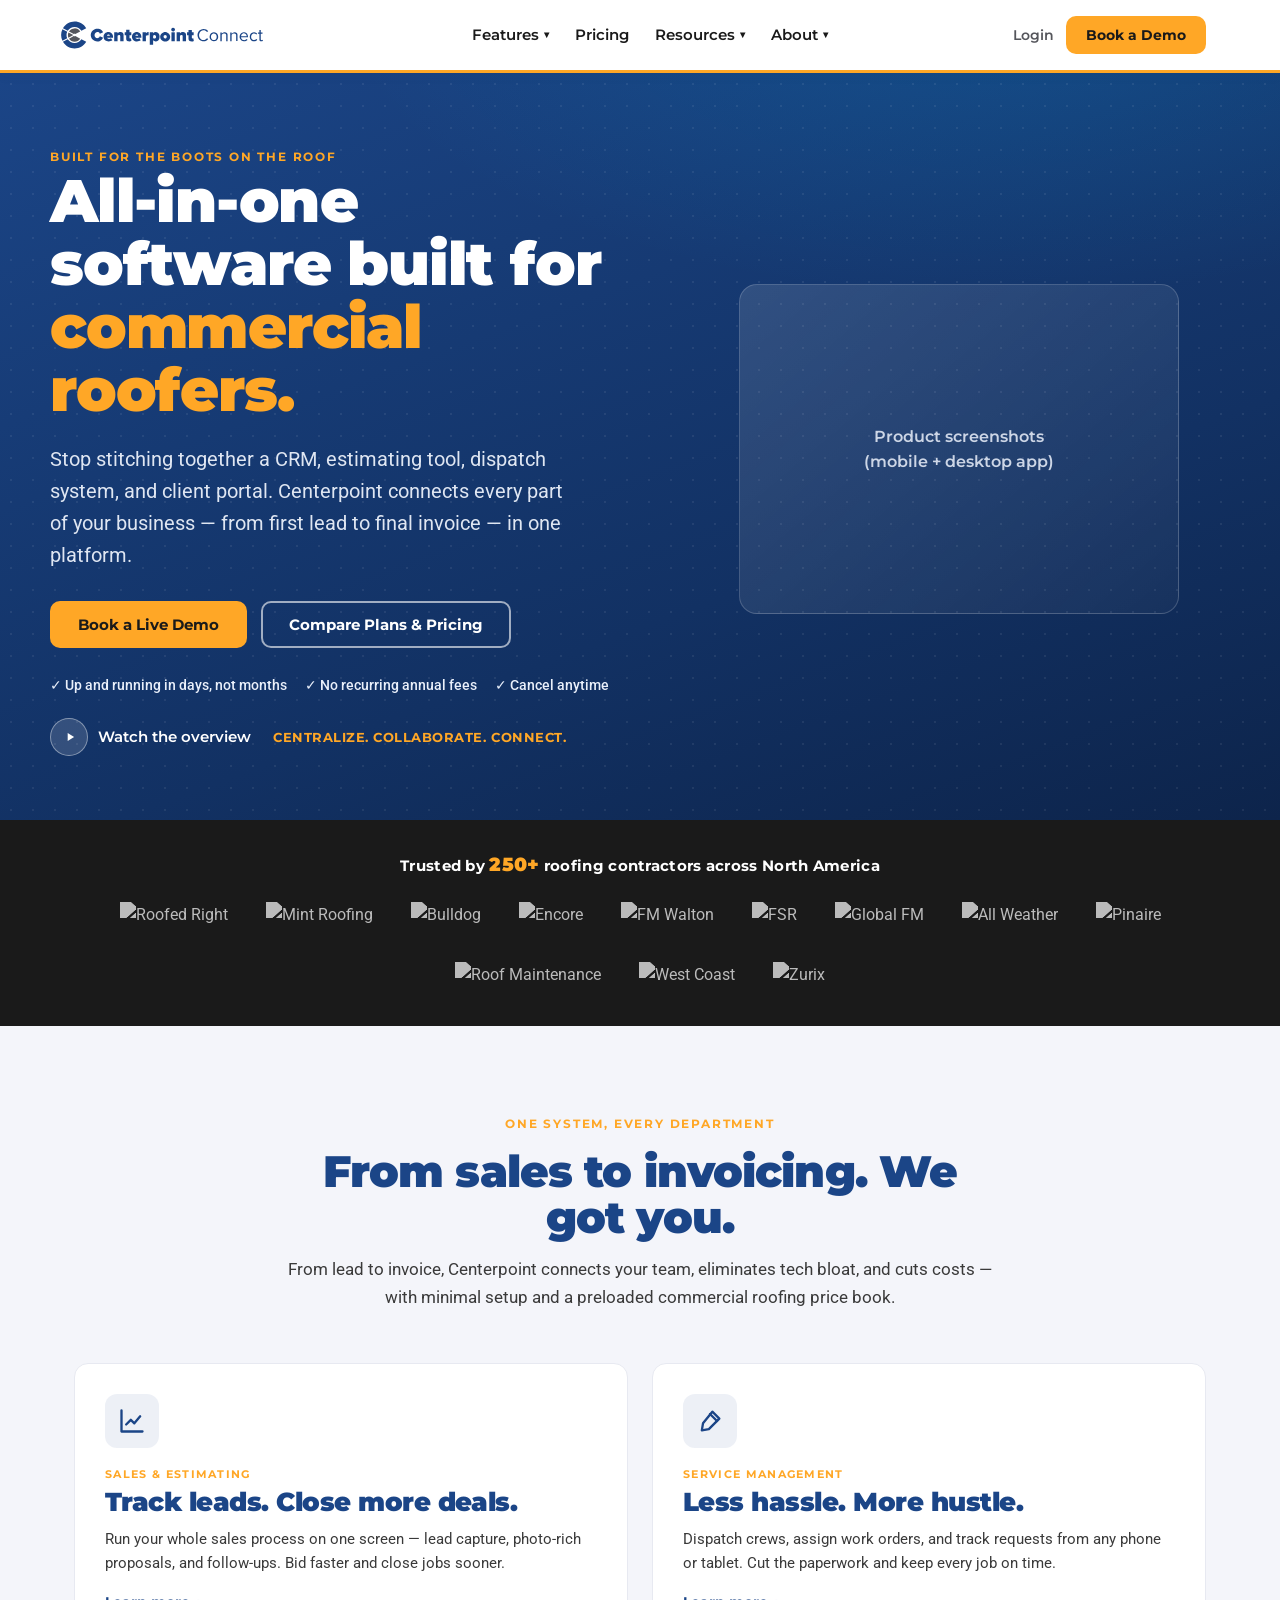
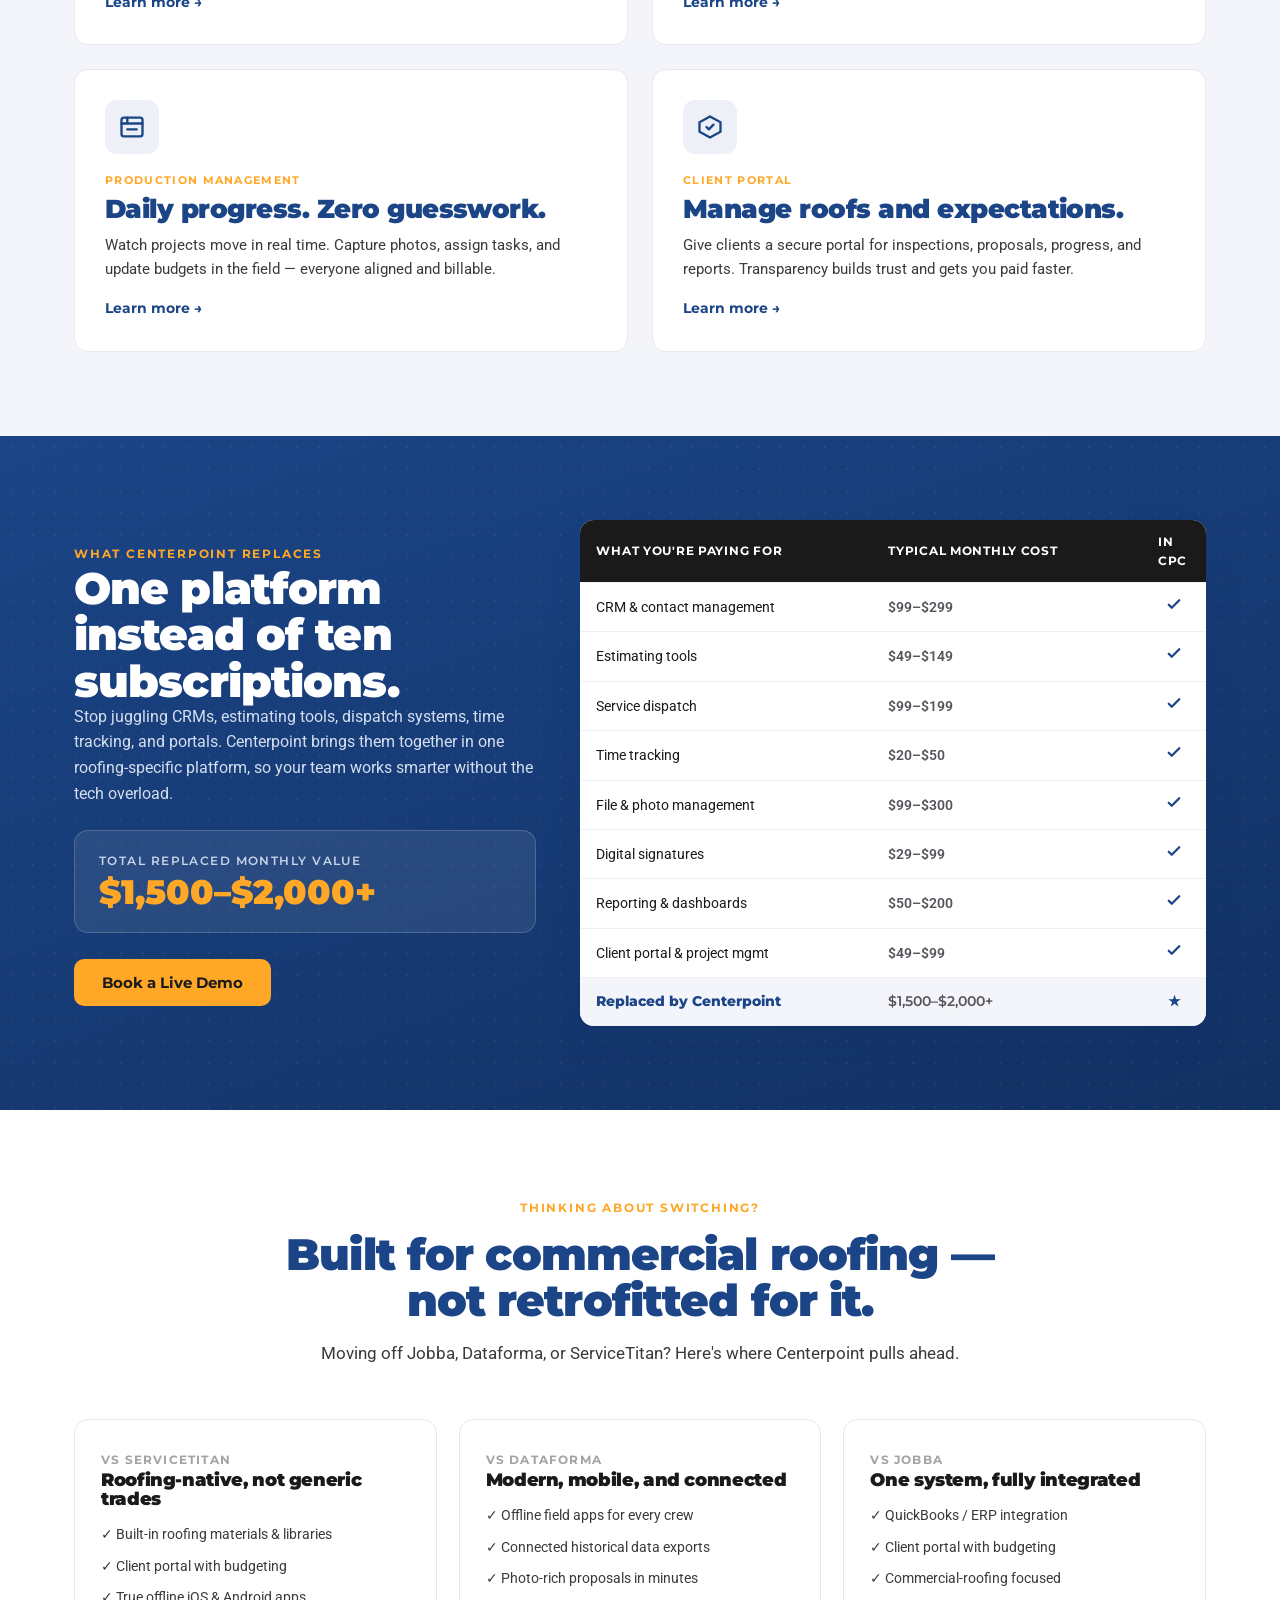
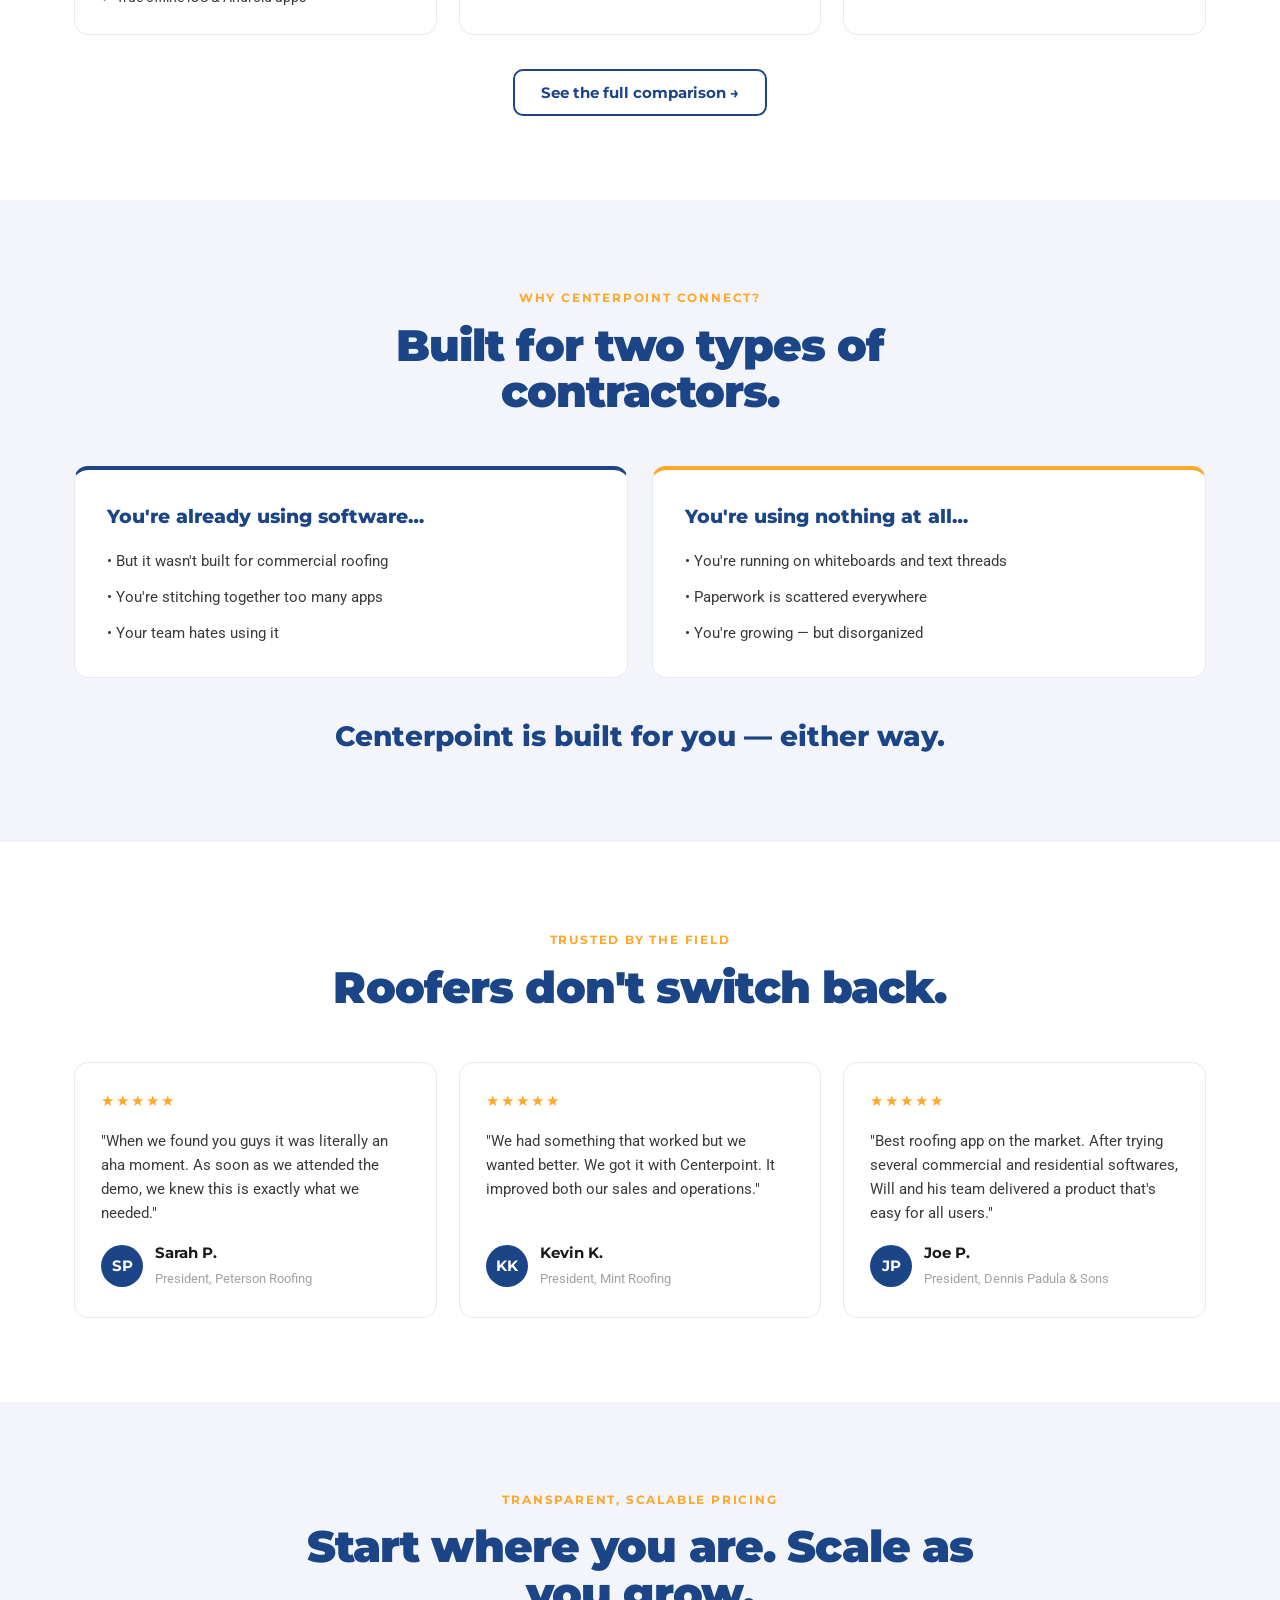
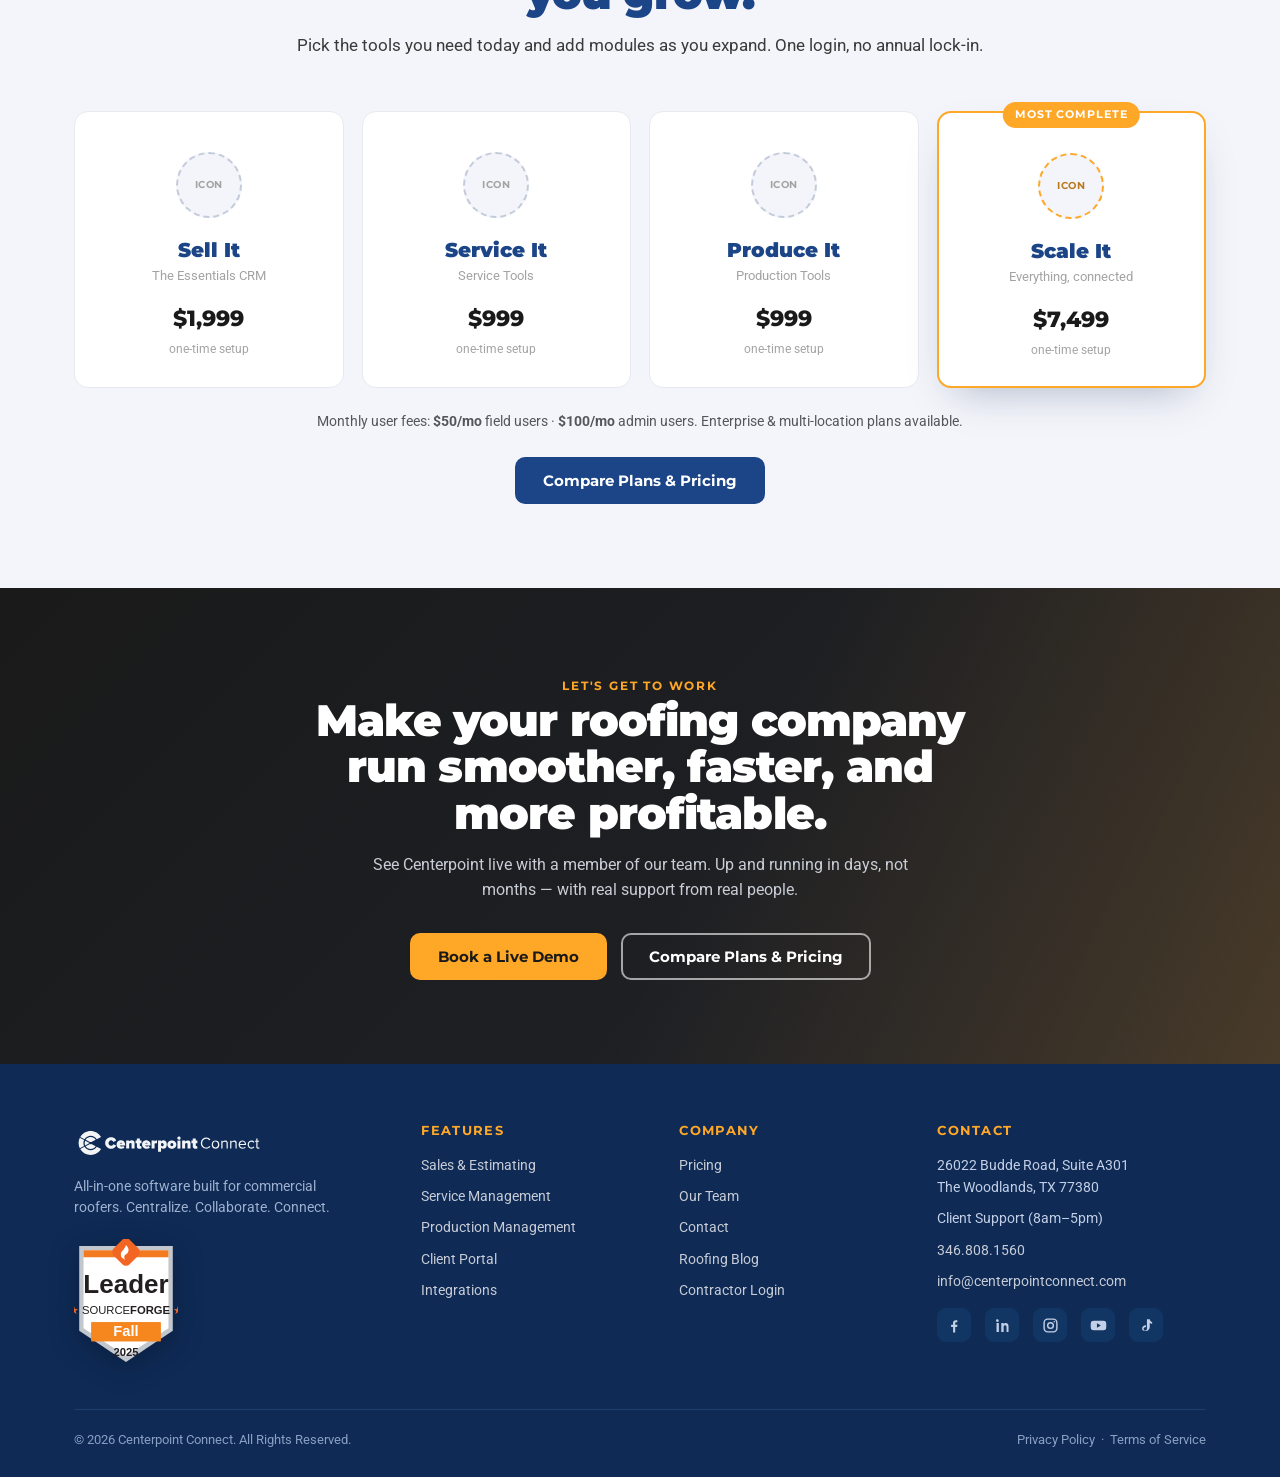
==== index.html @ 6a15703f "Add files via upload" ====
<!DOCTYPE html><html lang="en"><head><meta charset="UTF-8"><meta name="viewport" content="width=device-width, initial-scale=1"><title>Roofing CRM Software | Centerpoint Connect</title><meta name="description" content="All-in-one software built for commercial roofers. Centerpoint connects every part of your business, from lead to invoice, in one platform."><link rel="preconnect" href="https://fonts.googleapis.com"><link rel="preconnect" href="https://fonts.gstatic.com" crossorigin><link href="https://fonts.googleapis.com/css2?family=Montserrat:wght@400;500;600;700;800;900&family=Roboto:wght@300;400;500;700&display=swap" rel="stylesheet"><link rel="icon" type="image/svg+xml" href="icon.svg"><link rel="stylesheet" href="styles.css"></head><body><header class="topbar"><div class="wrap nav"><a class="brand" href="index.html" aria-label="Centerpoint Connect home"><img class="logo" src="logo-horizontal.svg" alt="Centerpoint Connect"></a><nav aria-label="Primary"><ul class="nav-links"><li><a href="#">Features <span style="font-size:10px">&#9662;</span></a><ul class="dropdown"><li><a href="sales-estimating.html">Sales & Estimating</a></li><li><a href="service-management.html">Service Management</a></li><li><a href="production-management.html">Production Management</a></li><li><a href="client-portal.html">Client Portal</a></li><li><a href="integrations.html">Integrations</a></li></ul></li><li><a href="pricing.html">Pricing</a></li><li><a href="#">Resources <span style="font-size:10px">&#9662;</span></a><ul class="dropdown"><li><a href="blog.html">Roofing Blog</a></li><li><a href="#">Affiliates</a></li><li><a href="#">PRIN & Centerpoint</a></li></ul></li><li><a href="#">About <span style="font-size:10px">&#9662;</span></a><ul class="dropdown"><li><a href="our-team.html">Our Team</a></li><li><a href="contact.html">Contact</a></li></ul></li></ul></nav><div class="nav-cta"><a class="login" href="#">Login</a><a class="btn btn-accent" href="contact.html">Book a Demo</a></div><button class="menu-btn" aria-label="Menu" onclick="document.getElementById('mm').classList.toggle('open')">&#9776;</button></div></header><div class="mobile-menu" id="mm"><ul><li><a href="sales-estimating.html">Sales & Estimating</a></li><li><a href="service-management.html">Service Management</a></li><li><a href="production-management.html">Production Management</a></li><li><a href="client-portal.html">Client Portal</a></li><li><a href="integrations.html">Integrations</a></li><li><a href="pricing.html">Pricing</a></li><li><a href="blog.html">Roofing Blog</a></li><li><a href="#">Affiliates</a></li><li><a href="#">PRIN & Centerpoint</a></li><li><a href="our-team.html">Our Team</a></li><li><a href="contact.html">Contact</a></li><li><a href="contact.html">Book a Demo</a></li><li><a href="#">Login</a></li></ul></div><section class="hero"><div class="dots"></div><div class="wrap grid"><div><span class="eyebrow">Built for the boots on the roof</span><h1>All-in-one software built for <span class="u">commercial roofers.</span></h1><p class="sub">Stop stitching together a CRM, estimating tool, dispatch system, and client portal. Centerpoint connects every part of your business &mdash; from first lead to final invoice &mdash; in one platform.</p><div class="hero-cta"><a class="btn btn-accent" href="contact.html">Book a Live Demo</a><a class="btn btn-ghost-light" href="pricing.html">Compare Plans &amp; Pricing</a></div><div class="hero-checks"><span>&#10003; Up and running in days, not months</span><span>&#10003; No recurring annual fees</span><span>&#10003; Cancel anytime</span></div><div style="display:flex;align-items:center;gap:22px;flex-wrap:wrap;margin-top:22px"><a class="play-link" href="https://youtu.be/0pL8X0j9f_U" target="_blank" rel="noopener"><span class="pl"><svg width="14" height="14" viewBox="0 0 24 24" fill="#fff"><path d="M8 5v14l11-7z"/></svg></span>Watch the overview</a><div class="tagline" style="margin-top:0">Centralize. Collaborate. Connect.</div></div></div><div class="hero-visual"><img src="https://centerpointconnect.com/wp-content/uploads/2025/08/Centrepoint-Home-Phones.png" alt="Centerpoint Connect on mobile and desktop" onerror="this.style.display='none';this.nextElementSibling.style.display='flex';"><div class="fallback" style="display:none">Product screenshots<br>(mobile + desktop app)</div></div></div></section><section class="trust"><div class="wrap row"><div class="stat">Trusted by <b>250+</b> roofing contractors across North America</div><div class="logos"><img src="https://centerpointconnect.com/wp-content/uploads/2025/08/Partner-Logos-roofed-right.jpg" alt="Roofed Right" loading="lazy"><img src="https://centerpointconnect.com/wp-content/uploads/2025/07/Partner-Logos-mint-roofing-1.jpg" alt="Mint Roofing" loading="lazy"><img src="https://centerpointconnect.com/wp-content/uploads/2025/07/Partner-Logos-Bulldog.jpg" alt="Bulldog" loading="lazy"><img src="https://centerpointconnect.com/wp-content/uploads/2025/07/Partner-Logos-encore.jpg" alt="Encore" loading="lazy"><img src="https://centerpointconnect.com/wp-content/uploads/2025/07/Partner-Logos-FMWalton.jpg" alt="FM Walton" loading="lazy"><img src="https://centerpointconnect.com/wp-content/uploads/2025/07/Partner-Logos-FSR.jpg" alt="FSR" loading="lazy"><img src="https://centerpointconnect.com/wp-content/uploads/2025/07/Partner-Logos-GlobalFM.jpg" alt="Global FM" loading="lazy"><img src="https://centerpointconnect.com/wp-content/uploads/2025/07/Partner-Logos-All-Weather.jpg" alt="All Weather" loading="lazy"><img src="https://centerpointconnect.com/wp-content/uploads/2025/07/Partner-Logos-pinaire.jpg" alt="Pinaire" loading="lazy"><img src="https://centerpointconnect.com/wp-content/uploads/2025/07/Partner-Logos-Roof-Maintenance.jpg" alt="Roof Maintenance" loading="lazy"><img src="https://centerpointconnect.com/wp-content/uploads/2025/07/Partner-Logos-westcoast.jpg" alt="West Coast" loading="lazy"><img src="https://centerpointconnect.com/wp-content/uploads/2025/07/Partner-Logos-zurix.jpg" alt="Zurix" loading="lazy"></div></div></section><section class="section modules" id="modules"><div class="wrap"><div class="sec-head center"><span class="eyebrow">One system, every department</span><h2>From sales to invoicing. We got you.</h2><p>From lead to invoice, Centerpoint connects your team, eliminates tech bloat, and cuts costs &mdash; with minimal setup and a preloaded commercial roofing price book.</p></div><div class="mod-grid"><a class="mod" href="sales-estimating.html"><div class="ic"><svg width="28" height="28" viewBox="0 0 24 24" fill="none" stroke="#1B4587" stroke-width="2" stroke-linecap="round" stroke-linejoin="round"><path d="M3 3v18h18"/><path d="M7 15l4-4 3 3 5-6"/></svg></div><span class="tag">Sales &amp; Estimating</span><h3>Track leads. Close more deals.</h3><p>Run your whole sales process on one screen &mdash; lead capture, photo-rich proposals, and follow-ups. Bid faster and close jobs sooner.</p><span class="more">Learn more &rarr;</span></a><a class="mod" href="service-management.html"><div class="ic"><svg width="28" height="28" viewBox="0 0 24 24" fill="none" stroke="#1B4587" stroke-width="2" stroke-linecap="round" stroke-linejoin="round"><path d="M14 4l6 6-9 9-6 1 1-6z"/><path d="M12 6l6 6"/></svg></div><span class="tag">Service Management</span><h3>Less hassle. More hustle.</h3><p>Dispatch crews, assign work orders, and track requests from any phone or tablet. Cut the paperwork and keep every job on time.</p><span class="more">Learn more &rarr;</span></a><a class="mod" href="production-management.html"><div class="ic"><svg width="28" height="28" viewBox="0 0 24 24" fill="none" stroke="#1B4587" stroke-width="2" stroke-linecap="round" stroke-linejoin="round"><rect x="3" y="4" width="18" height="16" rx="2"/><path d="M3 9h18M8 4v5M8 14h8"/></svg></div><span class="tag">Production Management</span><h3>Daily progress. Zero guesswork.</h3><p>Watch projects move in real time. Capture photos, assign tasks, and update budgets in the field &mdash; everyone aligned and billable.</p><span class="more">Learn more &rarr;</span></a><a class="mod" href="client-portal.html"><div class="ic"><svg width="28" height="28" viewBox="0 0 24 24" fill="none" stroke="#1B4587" stroke-width="2" stroke-linecap="round" stroke-linejoin="round"><path d="M12 3l9 5v8l-9 5-9-5V8z"/><path d="M9 12l2 2 4-4"/></svg></div><span class="tag">Client Portal</span><h3>Manage roofs and expectations.</h3><p>Give clients a secure portal for inspections, proposals, progress, and reports. Transparency builds trust and gets you paid faster.</p><span class="more">Learn more &rarr;</span></a></div></div></section><section class="section replace" id="replace"><div class="dots"></div><div class="wrap inner"><div><span class="eyebrow">What Centerpoint replaces</span><h2>One platform instead of ten subscriptions.</h2><p>Stop juggling CRMs, estimating tools, dispatch systems, time tracking, and portals. Centerpoint brings them together in one roofing-specific platform, so your team works smarter without the tech overload.</p><div class="value-badge"><small>Total replaced monthly value</small><div class="amt">$1,500&ndash;$2,000+</div></div><div style="margin-top:26px"><a class="btn btn-accent" href="contact.html">Book a Live Demo</a></div></div><div class="rtable"><table><thead><tr><th>What you're paying for</th><th>Typical monthly cost</th><th class="chk">In CPC</th></tr></thead><tbody><tr><td>CRM &amp; contact management</td><td class="cost">$99&ndash;$299</td><td class="chk"><svg width="18" height="18" viewBox="0 0 24 24" fill="none" stroke="#1B4587" stroke-width="3" stroke-linecap="round" stroke-linejoin="round"><path d="M5 13l4 4L19 7"/></svg></td></tr><tr><td>Estimating tools</td><td class="cost">$49&ndash;$149</td><td class="chk"><svg width="18" height="18" viewBox="0 0 24 24" fill="none" stroke="#1B4587" stroke-width="3" stroke-linecap="round" stroke-linejoin="round"><path d="M5 13l4 4L19 7"/></svg></td></tr><tr><td>Service dispatch</td><td class="cost">$99&ndash;$199</td><td class="chk"><svg width="18" height="18" viewBox="0 0 24 24" fill="none" stroke="#1B4587" stroke-width="3" stroke-linecap="round" stroke-linejoin="round"><path d="M5 13l4 4L19 7"/></svg></td></tr><tr><td>Time tracking</td><td class="cost">$20&ndash;$50</td><td class="chk"><svg width="18" height="18" viewBox="0 0 24 24" fill="none" stroke="#1B4587" stroke-width="3" stroke-linecap="round" stroke-linejoin="round"><path d="M5 13l4 4L19 7"/></svg></td></tr><tr><td>File &amp; photo management</td><td class="cost">$99&ndash;$300</td><td class="chk"><svg width="18" height="18" viewBox="0 0 24 24" fill="none" stroke="#1B4587" stroke-width="3" stroke-linecap="round" stroke-linejoin="round"><path d="M5 13l4 4L19 7"/></svg></td></tr><tr><td>Digital signatures</td><td class="cost">$29&ndash;$99</td><td class="chk"><svg width="18" height="18" viewBox="0 0 24 24" fill="none" stroke="#1B4587" stroke-width="3" stroke-linecap="round" stroke-linejoin="round"><path d="M5 13l4 4L19 7"/></svg></td></tr><tr><td>Reporting &amp; dashboards</td><td class="cost">$50&ndash;$200</td><td class="chk"><svg width="18" height="18" viewBox="0 0 24 24" fill="none" stroke="#1B4587" stroke-width="3" stroke-linecap="round" stroke-linejoin="round"><path d="M5 13l4 4L19 7"/></svg></td></tr><tr><td>Client portal &amp; project mgmt</td><td class="cost">$49&ndash;$99</td><td class="chk"><svg width="18" height="18" viewBox="0 0 24 24" fill="none" stroke="#1B4587" stroke-width="3" stroke-linecap="round" stroke-linejoin="round"><path d="M5 13l4 4L19 7"/></svg></td></tr></tbody><tfoot><tr><td>Replaced by Centerpoint</td><td class="cost">$1,500&ndash;$2,000+</td><td class="chk">&#9733;</td></tr></tfoot></table></div></div></section><section class="section compare"><div class="wrap"><div class="sec-head center"><span class="eyebrow">Thinking about switching?</span><h2>Built for commercial roofing &mdash; not retrofitted for it.</h2><p>Moving off Jobba, Dataforma, or ServiceTitan? Here's where Centerpoint pulls ahead.</p></div><div class="grid"><div class="cmp"><span class="vs">vs ServiceTitan</span><h3>Roofing-native, not generic trades</h3><ul><li>&#10003; Built-in roofing materials &amp; libraries</li><li>&#10003; Client portal with budgeting</li><li>&#10003; True offline iOS &amp; Android apps</li></ul></div><div class="cmp"><span class="vs">vs Dataforma</span><h3>Modern, mobile, and connected</h3><ul><li>&#10003; Offline field apps for every crew</li><li>&#10003; Connected historical data exports</li><li>&#10003; Photo-rich proposals in minutes</li></ul></div><div class="cmp"><span class="vs">vs Jobba</span><h3>One system, fully integrated</h3><ul><li>&#10003; QuickBooks / ERP integration</li><li>&#10003; Client portal with budgeting</li><li>&#10003; Commercial-roofing focused</li></ul></div></div><div class="center" style="margin-top:34px"><a class="btn btn-ghost" href="pricing.html">See the full comparison &rarr;</a></div></div></section><section class="section two"><div class="wrap"><div class="sec-head center"><span class="eyebrow">Why Centerpoint Connect?</span><h2>Built for two types of contractors.</h2></div><div class="cols"><div class="card2"><div class="k">You're already using software&hellip;</div><ul><li>&#8226; But it wasn't built for commercial roofing</li><li>&#8226; You're stitching together too many apps</li><li>&#8226; Your team hates using it</li></ul></div><div class="card2"><div class="k">You're using nothing at all&hellip;</div><ul><li>&#8226; You're running on whiteboards and text threads</li><li>&#8226; Paperwork is scattered everywhere</li><li>&#8226; You're growing &mdash; but disorganized</li></ul></div></div><p class="payoff">Centerpoint is built for you &mdash; either way.</p></div></section><section class="section quotes" id="customers"><div class="wrap"><div class="sec-head center"><span class="eyebrow">Trusted by the field</span><h2>Roofers don't switch back.</h2></div><div class="grid"><div class="q"><div class="stars">&#9733;&#9733;&#9733;&#9733;&#9733;</div><p>"When we found you guys it was literally an aha moment. As soon as we attended the demo, we knew this is exactly what we needed."</p><div class="who"><span class="av">SP</span><div><b>Sarah P.</b><small>President, Peterson Roofing</small></div></div></div><div class="q"><div class="stars">&#9733;&#9733;&#9733;&#9733;&#9733;</div><p>"We had something that worked but we wanted better. We got it with Centerpoint. It improved both our sales and operations."</p><div class="who"><span class="av">KK</span><div><b>Kevin K.</b><small>President, Mint Roofing</small></div></div></div><div class="q"><div class="stars">&#9733;&#9733;&#9733;&#9733;&#9733;</div><p>"Best roofing app on the market. After trying several commercial and residential softwares, Will and his team delivered a product that's easy for all users."</p><div class="who"><span class="av">JP</span><div><b>Joe P.</b><small>President, Dennis Padula &amp; Sons</small></div></div></div></div></div></section><section class="section pricing" id="pricing"><div class="wrap"><div class="sec-head center"><span class="eyebrow">Transparent, scalable pricing</span><h2>Start where you are. Scale as you grow.</h2><p>Pick the tools you need today and add modules as you expand. One login, no annual lock-in.</p></div><div class="plans"><div class="plan"><div class="plan-icon" aria-hidden="true">Icon</div><div class="pk">Sell It</div><div class="pd">The Essentials CRM</div><div class="pp">$1,999<span>one-time setup</span></div></div><div class="plan"><div class="plan-icon" aria-hidden="true">Icon</div><div class="pk">Service It</div><div class="pd">Service Tools</div><div class="pp">$999<span>one-time setup</span></div></div><div class="plan"><div class="plan-icon" aria-hidden="true">Icon</div><div class="pk">Produce It</div><div class="pd">Production Tools</div><div class="pp">$999<span>one-time setup</span></div></div><div class="plan feat"><span class="ribbon">Most Complete</span><div class="plan-icon" aria-hidden="true">Icon</div><div class="pk">Scale It</div><div class="pd">Everything, connected</div><div class="pp">$7,499<span>one-time setup</span></div></div></div><p class="price-note">Monthly user fees: <b>$50/mo</b> field users &middot; <b>$100/mo</b> admin users. Enterprise &amp; multi-location plans available.</p><div class="center" style="margin-top:24px"><a class="btn btn-primary" href="pricing.html">Compare Plans &amp; Pricing</a></div></div></section><section class="section final" id="demo"><div class="accent"></div><div class="wrap inner"><span class="eyebrow">Let's get to work</span><h2>Make your roofing company run smoother, faster, and more profitable.</h2><p>See Centerpoint live with a member of our team. Up and running in days, not months &mdash; with real support from real people.</p><div class="btns"><a class="btn btn-accent" href="contact.html">Book a Live Demo</a><a class="btn btn-ghost-light" href="pricing.html">Compare Plans &amp; Pricing</a></div></div></section><footer><div class="wrap"><div class="fgrid"><div class="fbrand"><img class="logo-footer" src="logo-horizontal.svg" alt="Centerpoint Connect"><p>All-in-one software built for commercial roofers. Centralize. Collaborate. Connect.</p><div class="award"><svg class="award-badge" viewBox="0 0 120 150" xmlns="http://www.w3.org/2000/svg" role="img" aria-label="SourceForge Leader, Fall 2025"><path d="M6 8h108v98l-54 36-54-36z" fill="#c2c6cd"/><path d="M11 13h98v90l-49 32-49-32z" fill="#ffffff"/><path d="M11 13h98v8H11z" fill="#f47a20"/><rect x="47" y="2" width="26" height="26" rx="6" transform="rotate(45 60 15)" fill="#f26522"/><path d="M60 7c3 3 4 6 2 9-1 2-4 2-4 5 0 2 2 3 2 3s-6-1-6-6c0-4 4-5 6-11z" fill="#fff"/><text x="60" y="62" text-anchor="middle" font-family="Arial, sans-serif" font-weight="800" font-size="30" fill="#231f20">Leader</text><text x="60" y="86" text-anchor="middle" font-family="Arial, sans-serif" font-size="13" fill="#231f20"><tspan fill="#f26522">&#9733; </tspan><tspan font-weight="400">SOURCE</tspan><tspan font-weight="800">FORGE</tspan><tspan fill="#f26522"> &#9733;</tspan></text><path d="M20 96h80v22l-40 0-40 0z" fill="#f47a20"/><rect x="20" y="96" width="80" height="22" fill="#f6871f"/><text x="60" y="112" text-anchor="middle" font-family="Arial, sans-serif" font-weight="800" font-size="17" fill="#ffffff">Fall</text><text x="60" y="135" text-anchor="middle" font-family="Arial, sans-serif" font-weight="700" font-size="13" fill="#231f20">2025</text></svg></div></div><div><h4>Features</h4><ul><li><a href="sales-estimating.html">Sales &amp; Estimating</a></li><li><a href="service-management.html">Service Management</a></li><li><a href="production-management.html">Production Management</a></li><li><a href="client-portal.html">Client Portal</a></li><li><a href="integrations.html">Integrations</a></li></ul></div><div><h4>Company</h4><ul><li><a href="pricing.html">Pricing</a></li><li><a href="our-team.html">Our Team</a></li><li><a href="contact.html">Contact</a></li><li><a href="blog.html">Roofing Blog</a></li><li><a href="#">Contractor Login</a></li></ul></div><div><h4>Contact</h4><ul><li>26022 Budde Road, Suite A301<br>The Woodlands, TX 77380</li><li>Client Support (8am&ndash;5pm)</li><li><a href="tel:3468081560">346.808.1560</a></li><li><a href="mailto:info@centerpointconnect.com">info@centerpointconnect.com</a></li></ul><div class="socials" style="margin-top:16px"><a href="https://www.facebook.com/CenterpointConnect" aria-label="Facebook"><svg viewBox="0 0 24 24" fill="currentColor"><path d="M13 22v-8h2.7l.4-3.1H13V8.9c0-.9.3-1.5 1.6-1.5H16V4.6c-.3 0-1.2-.1-2.3-.1-2.3 0-3.8 1.4-3.8 3.9v2.5H7.2V14H10v8h3z"/></svg></a><a href="https://www.linkedin.com/company/centerpoint-connect" aria-label="LinkedIn"><svg viewBox="0 0 24 24" fill="currentColor"><path d="M6.9 8.4H3.6V21h3.3V8.4zM5.2 3.2A1.94 1.94 0 1 0 5.2 7a1.94 1.94 0 0 0 0-3.8zM21 21h-3.3v-6.6c0-1.6-.6-2.6-2-2.6-1.1 0-1.7.7-2 1.4-.1.3-.1.6-.1 1V21h-3.3s.1-11.4 0-12.6h3.3v1.8c.4-.7 1.2-1.7 3-1.7 2.2 0 3.9 1.4 3.9 4.5V21z"/></svg></a><a href="https://www.instagram.com/centerpointconnect/" aria-label="Instagram"><svg viewBox="0 0 24 24" fill="none" stroke="currentColor" stroke-width="2"><rect x="3" y="3" width="18" height="18" rx="5"/><circle cx="12" cy="12" r="4"/><circle cx="17.4" cy="6.6" r="1.1" fill="currentColor" stroke="none"/></svg></a><a href="https://www.youtube.com/@centerpointconnect248" aria-label="YouTube"><svg viewBox="0 0 24 24" fill="currentColor"><path d="M23 12s0-3.2-.4-4.7c-.2-.8-.9-1.5-1.7-1.7C19.4 5.2 12 5.2 12 5.2s-7.4 0-8.9.4c-.8.2-1.5.9-1.7 1.7C1 8.8 1 12 1 12s0 3.2.4 4.7c.2.8.9 1.5 1.7 1.7 1.5.4 8.9.4 8.9.4s7.4 0 8.9-.4c.8-.2 1.5-.9 1.7-1.7.4-1.5.4-4.7.4-4.7zM9.8 15.2V8.8l5.5 3.2-5.5 3.2z"/></svg></a><a href="https://www.tiktok.com/@centerpointconnect" aria-label="TikTok"><svg viewBox="0 0 24 24" fill="currentColor"><path d="M16.6 3c.3 2 1.4 3.6 3.4 3.9v2.5c-1.2.1-2.3-.2-3.4-.8v5.4c0 3.1-2.3 5.6-5.4 5.6S5.8 19.7 5.8 16.7c0-3 2.5-5.2 5.5-4.9v2.6c-.4-.1-.8-.2-1.2-.1-1.3.1-2.2 1.2-2.1 2.5.1 1.3 1.1 2.2 2.4 2.1 1.3 0 2.2-1 2.2-2.4V3h3z"/></svg></a></div></div></div><div class="fbottom"><span>&copy; 2026 Centerpoint Connect. All Rights Reserved.</span><span><a href="#">Privacy Policy</a> &nbsp;&middot;&nbsp; <a href="#">Terms of Service</a></span></div></div></footer></body></html>
---- styles.css ----
/* =====================================================================
   Centerpoint Connect — shared design system
   Built from the CPC Brand Guidelines (June 2026)
   Colours, type scale, and components are centralised here so every
   page stays consistent. Swap the placeholder SVG badge for the
   official logo file and replace demo screenshots before launch.
   ===================================================================== */

:root{
  --cp-blue:#1B4587;      /* Centerpoint Blue  */
  --cp-blue-deep:#123163; /* darker blue for depth */
  --signal-gray:#55565C;  /* Signal Gray */
  --orange:#FFA726;       /* Accent Orange */
  --accent-blue:#00AEEF;  /* Accent Blue - interactive only */
  --charcoal:#1A1A1A;     /* Charcoal Black */
  --slate:#3A3A3A;
  --ash:#A3A3A3;
  --off-white:#F4F5FA;    /* Off White */
  --white:#FFFFFF;
  --radius:14px;
  --shadow:0 18px 40px -18px rgba(18,49,99,.35);
  --maxw:1180px;
  --display:'Montserrat',Arial,sans-serif; /* Proxima Nova substitute */
  --body:'Roboto',Arial,sans-serif;
}
*{box-sizing:border-box;margin:0;padding:0}
html{scroll-behavior:smooth}
body{font-family:var(--body);color:var(--charcoal);background:var(--white);line-height:1.6;-webkit-font-smoothing:antialiased}
h1,h2,h3,h4,.display{font-family:var(--display);font-weight:900;letter-spacing:-.02em;line-height:1.05;color:var(--cp-blue)}
h2{font-size:clamp(28px,4vw,44px)}
h3{font-size:clamp(20px,2.4vw,26px)}
p{color:var(--slate)}
a{color:var(--cp-blue);text-decoration:none}
img{max-width:100%;display:block}
.wrap{max-width:var(--maxw);margin:0 auto;padding:0 24px}
.eyebrow{font-family:var(--display);font-weight:700;text-transform:uppercase;letter-spacing:.15em;font-size:12px;color:var(--orange)}
.section{padding:84px 0}
.center{text-align:center}
.lead{font-size:clamp(16px,1.5vw,19px);color:var(--signal-gray);max-width:640px}

/* ---------- Buttons ---------- */
.btn{display:inline-flex;align-items:center;gap:9px;font-family:var(--display);font-weight:700;font-size:15px;padding:14px 26px;border-radius:10px;border:2px solid transparent;cursor:pointer;transition:.18s ease;line-height:1}
.btn-primary{background:var(--cp-blue);color:#fff}
.btn-primary:hover{background:var(--cp-blue-deep)}
.btn-accent{background:var(--orange);color:var(--charcoal)}
.btn-accent:hover{filter:brightness(.95);color:#fff}
.btn-ghost{background:transparent;color:var(--cp-blue);border-color:var(--cp-blue)}
.btn-ghost:hover{background:var(--cp-blue);color:#fff}
.btn-ghost-light{background:transparent;color:#fff;border-color:rgba(255,255,255,.6)}
.btn-ghost-light:hover{background:#fff;color:var(--cp-blue);border-color:#fff}

/* ---------- Top bar / nav ---------- */
.topbar{position:sticky;top:0;z-index:50;background:#fff;border-bottom:3px solid var(--orange);box-shadow:0 2px 12px rgba(18,49,99,.06)}
.nav{display:flex;align-items:center;justify-content:space-between;height:70px}
.brand{display:flex;align-items:center;gap:11px}
.brand .logo{height:46px;width:auto;display:block;margin-left:-18px}
.brand .badge{width:38px;height:38px;flex:none}
.brand .name{font-family:var(--display);color:var(--cp-blue);font-size:20px;font-weight:800;letter-spacing:-.01em}
.brand .name span{font-weight:400;color:var(--signal-gray)}
.nav-links{display:flex;align-items:center;gap:26px;list-style:none}
.nav-links > li{position:relative}
.nav-links a{color:var(--charcoal);font-family:var(--display);font-weight:600;font-size:15px;display:inline-flex;align-items:center;gap:5px}
.nav-links a:hover{color:var(--cp-blue)}
.nav-links a[aria-current="page"]{color:var(--cp-blue)}
.dropdown{position:absolute;top:calc(100% + 14px);left:-14px;background:#fff;border-radius:12px;box-shadow:var(--shadow);padding:8px;min-width:230px;opacity:0;visibility:hidden;transform:translateY(6px);transition:.16s ease;list-style:none}
.nav-links > li:hover .dropdown{opacity:1;visibility:visible;transform:translateY(0)}
.dropdown li a{color:var(--slate);font-weight:600;font-size:14px;padding:10px 12px;border-radius:8px;display:block}
.dropdown li a:hover{background:var(--off-white);color:var(--cp-blue)}
.nav-cta{display:flex;align-items:center;gap:12px}
.nav .btn{padding:10px 18px;font-size:14px}
.login{color:var(--signal-gray);font-family:var(--display);font-weight:600;font-size:14px}
.login:hover{color:var(--cp-blue)}
.menu-btn{display:none;background:none;border:0;color:var(--charcoal);font-size:26px;cursor:pointer}
@media(max-width:1000px){.nav-links,.login{display:none}.menu-btn{display:block}}

/* mobile menu */
.mobile-menu{display:none;background:#fff;border-bottom:3px solid var(--orange);box-shadow:0 8px 16px rgba(18,49,99,.08)}
.mobile-menu.open{display:block}
.mobile-menu ul{list-style:none;padding:12px 24px 20px}
.mobile-menu a{display:block;color:var(--charcoal);font-family:var(--display);font-weight:600;padding:11px 0;border-bottom:1px solid #eef0f5;font-size:15px}
.mobile-menu a:hover{color:var(--cp-blue)}

/* ---------- Interior hero ---------- */
.subhero{position:relative;background:
    radial-gradient(1000px 460px at 82% -20%,rgba(0,174,239,.16),transparent 60%),
    linear-gradient(160deg,var(--cp-blue) 0%,var(--cp-blue-deep) 68%,#0d244b 100%);
    color:#fff;overflow:hidden}
.subhero .dots{position:absolute;inset:0;background-image:radial-gradient(rgba(255,255,255,.13) 1.2px,transparent 1.2px);background-size:22px 22px;opacity:.5;pointer-events:none}
.subhero .ghost{position:absolute;right:-120px;top:50%;transform:translateY(-50%);width:560px;opacity:.06;pointer-events:none}
.subhero .inner{position:relative;padding:66px 0;max-width:760px}
.subhero .eyebrow{color:var(--orange)}
.subhero h1{color:#fff;font-size:clamp(32px,4.8vw,52px);margin:12px 0 16px}
.subhero p{color:#dfe6f2;font-size:clamp(16px,1.6vw,19px);max-width:600px}
.subhero .btns{display:flex;gap:14px;flex-wrap:wrap;margin-top:28px}

/* ---------- Product step timeline ---------- */
.stepnav{position:sticky;top:70px;z-index:30;background:#fff;border-bottom:1px solid #e7e9f1}
.stepnav .row{display:flex;gap:8px;overflow-x:auto;padding:12px 0}
.stepnav a{white-space:nowrap;font-family:var(--display);font-weight:600;font-size:13px;color:var(--signal-gray);padding:8px 14px;border-radius:20px;background:var(--off-white)}
.stepnav a:hover{background:var(--cp-blue);color:#fff}
.steps{background:var(--off-white)}
.step{display:grid;grid-template-columns:1fr 1fr;gap:44px;align-items:center;padding:60px 0;border-bottom:1px solid #e7e9f1}
.step:last-child{border-bottom:0}
.step .txt .num{display:inline-flex;align-items:center;justify-content:center;width:40px;height:40px;border-radius:11px;background:var(--cp-blue);color:#fff;font-family:var(--display);font-weight:800;font-size:17px}
.step .txt .label{font-family:var(--display);font-weight:700;text-transform:uppercase;letter-spacing:.12em;font-size:12px;color:var(--orange);margin:16px 0 8px}
.step .txt h2{font-size:clamp(24px,3vw,34px)}
.step .txt p{margin:14px 0 18px;font-size:16px}
.step ul{list-style:none;display:grid;gap:11px}
.step ul li{display:flex;gap:11px;align-items:flex-start;font-size:15px;color:var(--slate)}
.step ul li svg{flex:none;margin-top:3px}
.step .media{border-radius:var(--radius);overflow:hidden;box-shadow:var(--shadow);background:#fff;border:1px solid #e7e9f1;aspect-ratio:4/3;display:flex;align-items:center;justify-content:center}
.step .media img{width:100%;height:100%;object-fit:cover}
.step .media .fallback{color:var(--ash);font-family:var(--display);font-weight:600;text-align:center;padding:24px}
.step:nth-child(even) .media{order:-1}
@media(max-width:820px){.step{grid-template-columns:1fr;gap:26px}.step:nth-child(even) .media{order:0}}

/* ---------- Section intro ---------- */
.sec-head{max-width:720px;margin:0 auto 52px}
.sec-head.center{text-align:center}
.sec-head h2{margin-top:12px}
.sec-head p{margin-top:16px;font-size:17px}

/* ---------- Trust strip ---------- */
.trust{background:var(--charcoal);color:#fff;padding:30px 0 34px}
.trust .row{display:flex;flex-direction:column;align-items:center;gap:22px}
.trust .stat{font-family:var(--display);font-weight:700;font-size:15px;color:#fff;text-align:center;letter-spacing:.02em}
.trust .stat b{color:var(--orange);font-size:19px;font-weight:900}
.trust .logos{display:flex;gap:30px 38px;flex-wrap:wrap;align-items:center;justify-content:center;width:100%}
.trust .logos img{height:30px;width:auto;filter:brightness(0) invert(1);opacity:.7;transition:.15s}
.trust .logos img:hover{opacity:1}
@media(max-width:600px){.trust .logos{gap:22px 26px}.trust .logos img{height:24px}}

/* ---------- Testimonials ---------- */
.quotes .grid{display:grid;grid-template-columns:repeat(3,1fr);gap:22px}
.q{background:#fff;border:1px solid #e7e9f1;border-radius:var(--radius);padding:26px;display:flex;flex-direction:column;gap:16px}
.q .stars{color:var(--orange);font-size:15px;letter-spacing:2px}
.q p{font-size:15px;color:var(--slate)}
.q .who{display:flex;align-items:center;gap:12px;margin-top:auto}
.q .av{width:42px;height:42px;border-radius:50%;background:var(--cp-blue);color:#fff;display:flex;align-items:center;justify-content:center;font-family:var(--display);font-weight:700;font-size:15px;flex:none}
.q .who b{font-family:var(--display);color:var(--charcoal);font-size:15px;display:block}
.q .who small{color:var(--ash);font-size:13px}
@media(max-width:820px){.quotes .grid{grid-template-columns:1fr}}

/* ---------- Final CTA ---------- */
.final{position:relative;background:linear-gradient(135deg,var(--charcoal) 0%,#20232a 100%);color:#fff;overflow:hidden}
.final .accent{position:absolute;inset:0;background:linear-gradient(115deg,transparent 55%,rgba(255,167,38,.18) 100%);pointer-events:none}
.final .inner{position:relative;text-align:center;max-width:720px;margin:0 auto}
.final h2{color:#fff}
.final p{color:#c9cdd6;margin:16px auto 30px;max-width:560px}
.final .btns{display:flex;gap:14px;justify-content:center;flex-wrap:wrap}

/* ---------- Footer ---------- */
footer{background:#0e2a55;color:#c3cfe6;padding:60px 0 26px;font-size:14px}
.award{margin-top:20px}
.award-badge{width:104px;height:auto;display:block;filter:drop-shadow(0 6px 14px rgba(0,0,0,.25))}
.fgrid{display:grid;grid-template-columns:1.4fr 1fr 1fr 1.2fr;gap:34px}
footer h4{color:var(--orange);font-size:13px;text-transform:uppercase;letter-spacing:.1em;margin-bottom:16px;font-weight:700}
footer ul{list-style:none;display:grid;gap:9px}
footer a{color:#c7ccd6}
footer a:hover{color:var(--orange)}
.fbrand .logo-footer{height:38px;width:auto;display:block;margin-bottom:14px;filter:brightness(0) invert(1);opacity:.95}
.fbrand .name{font-family:var(--display);color:#fff;font-size:19px;font-weight:800;margin:14px 0 10px}
.fbrand p{color:#9fb1cf;font-size:13.5px;max-width:260px}
.fbottom{border-top:1px solid #1c3f70;margin-top:40px;padding-top:20px;display:flex;justify-content:space-between;gap:16px;flex-wrap:wrap;color:#89a0c4;font-size:13px}
.fbottom a{color:#89a0c4}
.socials{display:flex;gap:14px}
.socials a{display:inline-flex;width:34px;height:34px;border-radius:9px;background:#123663;align-items:center;justify-content:center;color:#c3cfe6;transition:.15s}
.socials a svg{width:17px;height:17px}
.socials a:hover{background:var(--orange);color:#fff;transform:translateY(-2px)}
@media(max-width:820px){.fgrid{grid-template-columns:1fr 1fr}}
@media(max-width:520px){.fgrid{grid-template-columns:1fr}}

.note{background:#fff8ec;border:1px dashed var(--orange);color:#7a5b1e;font-size:13px;padding:10px 16px;text-align:center}

/* ============ HOMEPAGE-SPECIFIC ============ */
.hero{position:relative;background:
    radial-gradient(1100px 500px at 78% -10%,rgba(0,174,239,.16),transparent 60%),
    linear-gradient(160deg,var(--cp-blue) 0%,var(--cp-blue-deep) 65%,#0d244b 100%);
    color:#fff;overflow:hidden}
.hero .dots{position:absolute;inset:0;background-image:radial-gradient(rgba(255,255,255,.14) 1.3px,transparent 1.3px);background-size:22px 22px;opacity:.5;pointer-events:none}
.hero .ghost{position:absolute;right:-120px;top:50%;transform:translateY(-50%);width:620px;opacity:.06;pointer-events:none}
.hero .grid{position:relative;display:grid;grid-template-columns:1.05fr .95fr;gap:40px;align-items:center;padding:70px 0 64px}
.hero h1{color:#fff;font-size:clamp(34px,5.2vw,60px)}
.hero h1 .u{color:var(--orange)}
.hero p.sub{color:#dfe6f2;font-size:clamp(16px,1.6vw,20px);margin:22px 0 30px;max-width:520px}
.hero-cta{display:flex;flex-wrap:wrap;gap:14px;margin-bottom:26px}
.tagline{font-family:var(--display);font-weight:700;letter-spacing:.04em;color:var(--orange);text-transform:uppercase;font-size:13px;margin-top:6px}
.play-link{display:inline-flex;align-items:center;gap:10px;color:#fff;font-family:var(--display);font-weight:600;font-size:15px}
.play-link .pl{width:38px;height:38px;border-radius:50%;background:rgba(255,255,255,.14);border:1px solid rgba(255,255,255,.4);display:flex;align-items:center;justify-content:center;transition:.15s}
.play-link:hover{color:var(--orange)}
.play-link:hover .pl{background:var(--orange);border-color:var(--orange)}
.play-link .pl svg{margin-left:2px}

/* video section */
.videosec{background:var(--off-white)}
.video-wrap{max-width:900px;margin:0 auto;border-radius:var(--radius);overflow:hidden;box-shadow:var(--shadow);border:1px solid #e2e5ee;background:#000;position:relative;aspect-ratio:16/9}
.video-wrap iframe{position:absolute;inset:0;width:100%;height:100%;border:0}
.hero-checks{display:flex;flex-wrap:nowrap;gap:8px 18px;margin-top:26px}
.hero-checks span{display:flex;align-items:center;gap:7px;color:#eaf0fb;font-size:clamp(11px,2.4vw,14px);font-weight:500;white-space:nowrap}
.hero-visual{position:relative;display:flex;justify-content:center}
.hero-visual img{max-width:100%;filter:drop-shadow(0 30px 45px rgba(0,0,0,.4))}
.hero-visual .fallback{width:100%;max-width:440px;aspect-ratio:4/3;border-radius:18px;background:linear-gradient(140deg,rgba(255,255,255,.12),rgba(255,255,255,.03));border:1px solid rgba(255,255,255,.18);display:flex;align-items:center;justify-content:center;color:#cdd6e6;font-family:var(--display);font-weight:600;text-align:center;padding:20px}
@media(max-width:900px){.hero .grid{grid-template-columns:1fr;text-align:center}.hero p.sub,.hero-checks{margin-left:auto;margin-right:auto}.hero-cta{justify-content:center}.hero-checks{justify-content:center}}

.modules{background:var(--off-white)}
.mod-grid{display:grid;grid-template-columns:repeat(2,1fr);gap:24px}
.mod{background:#fff;border:1px solid #e7e9f1;border-radius:var(--radius);padding:30px;transition:.2s ease;position:relative;overflow:hidden}
.mod:hover{transform:translateY(-4px);box-shadow:var(--shadow);border-color:#d5d9e6}
.mod .ic{width:54px;height:54px;border-radius:12px;background:rgba(27,69,135,.08);display:flex;align-items:center;justify-content:center;margin-bottom:18px}
.mod .tag{font-family:var(--display);font-weight:700;text-transform:uppercase;letter-spacing:.12em;font-size:11px;color:var(--orange);display:block;margin-bottom:6px}
.mod h3{margin-bottom:10px}
.mod p{font-size:15px}
.mod .more{display:inline-flex;align-items:center;gap:6px;margin-top:16px;font-family:var(--display);font-weight:700;font-size:14px;color:var(--cp-blue)}
.mod .more:hover{gap:10px}
@media(max-width:760px){.mod-grid{grid-template-columns:1fr}}

.replace{background:linear-gradient(160deg,var(--cp-blue) 0%,var(--cp-blue-deep) 100%);color:#fff;position:relative;overflow:hidden}
.replace .dots{position:absolute;inset:0;background-image:radial-gradient(rgba(255,255,255,.1) 1.2px,transparent 1.2px);background-size:22px 22px;opacity:.5}
.replace .inner{position:relative;display:grid;grid-template-columns:.85fr 1.15fr;gap:44px;align-items:center}
.replace h2{color:#fff}
.replace p{color:#d5deef}
.value-badge{margin-top:24px;background:rgba(255,255,255,.08);border:1px solid rgba(255,255,255,.18);border-radius:14px;padding:20px 24px}
.value-badge small{display:block;text-transform:uppercase;letter-spacing:.12em;font-size:12px;color:#c7d3e8;font-family:var(--display);font-weight:600}
.value-badge .amt{font-family:var(--display);font-weight:900;font-size:34px;color:var(--orange);line-height:1.1;margin-top:4px}
.rtable{background:#fff;border-radius:var(--radius);overflow:hidden;box-shadow:var(--shadow);color:var(--charcoal)}
.rtable table{width:100%;border-collapse:collapse;font-size:14px}
.rtable th,.rtable td{text-align:left;padding:12px 16px;border-bottom:1px solid #eef0f5}
.rtable thead th{background:var(--charcoal);color:#fff;font-family:var(--display);font-weight:700;font-size:12px;text-transform:uppercase;letter-spacing:.06em}
.rtable td.cost{font-weight:600;color:var(--signal-gray);white-space:nowrap}
.rtable td.chk{text-align:center;width:64px}
.rtable tbody tr:hover{background:var(--off-white)}
.rtable tfoot td{background:var(--off-white);font-family:var(--display);font-weight:800;color:var(--cp-blue)}
@media(max-width:860px){.replace .inner{grid-template-columns:1fr}}

.compare .grid{display:grid;grid-template-columns:repeat(3,1fr);gap:22px;margin-top:14px}
.cmp{border:1px solid #e7e9f1;border-radius:var(--radius);padding:26px;background:#fff}
.cmp h3{font-size:18px;color:var(--charcoal)}
.cmp .vs{font-family:var(--display);font-weight:700;font-size:12px;letter-spacing:.1em;text-transform:uppercase;color:var(--ash)}
.cmp ul{list-style:none;margin-top:14px;display:grid;gap:9px}
.cmp li{display:flex;align-items:flex-start;gap:9px;font-size:14px;color:var(--slate)}
@media(max-width:820px){.compare .grid{grid-template-columns:1fr}}

.two{background:var(--off-white)}
.two .cols{display:grid;grid-template-columns:1fr 1fr;gap:24px}
.card2{background:#fff;border-radius:var(--radius);padding:32px;border:1px solid #e7e9f1;border-top:4px solid var(--cp-blue)}
.card2:nth-child(2){border-top-color:var(--orange)}
.card2 .k{font-family:var(--display);font-weight:800;color:var(--cp-blue);font-size:19px;margin-bottom:16px}
.card2 ul{list-style:none;display:grid;gap:12px}
.card2 li{display:flex;gap:11px;align-items:flex-start;font-size:15px;color:var(--slate)}
.two .payoff{text-align:center;margin-top:36px;font-family:var(--display);font-weight:800;color:var(--cp-blue);font-size:clamp(20px,2.6vw,28px)}
@media(max-width:760px){.two .cols{grid-template-columns:1fr}}

/* ============ PRICING PAGE ============ */
.pricing{background:var(--off-white)}
.plans{display:grid;grid-template-columns:repeat(4,1fr);gap:18px;margin-top:12px}
.plan{background:#fff;border:1px solid #e7e9f1;border-radius:var(--radius);padding:26px 22px;text-align:center;position:relative}
.plan.feat{border:2px solid var(--orange);box-shadow:var(--shadow)}
.plan .ribbon{position:absolute;top:-11px;left:50%;transform:translateX(-50%);white-space:nowrap;background:var(--orange);color:#fff;font-family:var(--display);font-weight:700;font-size:11px;text-transform:uppercase;letter-spacing:.08em;padding:4px 12px;border-radius:20px}
.plan-icon{width:66px;height:66px;border-radius:50%;margin:14px auto 16px;background:var(--off-white);border:2px dashed #c3cbdb;display:flex;align-items:center;justify-content:center;color:var(--ash);font-family:var(--display);font-weight:700;font-size:10px;text-transform:uppercase;letter-spacing:.06em;overflow:hidden}
.plan-icon img{width:100%;height:100%;object-fit:cover;border-radius:50%}
.plan.feat .plan-icon{border-color:var(--orange);color:#b9791b}
.plan .pk{font-family:var(--display);font-weight:900;color:var(--cp-blue);font-size:20px}
.plan .pd{font-size:13px;color:var(--ash);margin-bottom:14px}
.plan .pp{font-family:var(--display);font-weight:800;color:var(--charcoal);font-size:22px}
.plan .pp span{display:block;font-family:var(--body);font-weight:400;font-size:12px;color:var(--ash);margin-top:4px}
.plan .btn{margin-top:16px;width:100%;justify-content:center;padding:11px}
.price-note{text-align:center;margin-top:22px;color:var(--signal-gray);font-size:14px}
@media(max-width:820px){.plans{grid-template-columns:repeat(2,1fr)}}
@media(max-width:460px){.plans{grid-template-columns:1fr}}

/* full comparison table */
.ptable{overflow-x:auto;margin-top:10px;border-radius:var(--radius);border:1px solid #e7e9f1}
.ptable table{width:100%;border-collapse:collapse;font-size:14px;min-width:760px;background:#fff}
.ptable th,.ptable td{padding:13px 16px;text-align:center;border-bottom:1px solid #eef0f5}
.ptable thead th{background:var(--charcoal);color:#fff;font-family:var(--display);font-weight:700;font-size:12px;text-transform:uppercase;letter-spacing:.04em;position:sticky;top:0}
.ptable thead th small{display:block;color:#c7d3e8;font-weight:400;letter-spacing:0;text-transform:none;margin-top:3px}
.ptable tbody th{text-align:left;font-family:var(--body);font-weight:500;color:var(--slate);background:#fff;border-right:1px solid #eef0f5}
.ptable tbody tr:hover td,.ptable tbody tr:hover th{background:var(--off-white)}
.ptable .yes{color:var(--cp-blue);font-weight:800}
.ptable .feat-col{background:rgba(255,167,38,.07)}
.ptable tfoot td,.ptable tfoot th{font-family:var(--display);font-weight:800;color:var(--cp-blue);background:var(--off-white);font-size:15px}

/* competitor comparison */
.vs-table{overflow-x:auto;border-radius:var(--radius);border:1px solid #e7e9f1;margin-top:10px}
.vs-table table{width:100%;border-collapse:collapse;min-width:640px;background:#fff;font-size:14px}
.vs-table th,.vs-table td{padding:14px 16px;text-align:center;border-bottom:1px solid #eef0f5}
.vs-table thead th{background:var(--charcoal);color:#fff;font-family:var(--display);font-size:13px}
.vs-table thead th.cp{background:var(--cp-blue)}
.vs-table tbody th{text-align:left;font-weight:500;color:var(--slate);font-family:var(--body)}
.vs-table td.cp{background:rgba(27,69,135,.06);font-weight:800;color:var(--cp-blue)}

/* ============ INTEGRATIONS ============ */
.intg-group{margin-top:44px}
.intg-group .gh{display:flex;align-items:center;gap:12px;margin-bottom:20px}
.intg-group .gh h3{font-size:20px;color:var(--charcoal)}
.intg-group .gh .pill{font-family:var(--display);font-weight:700;font-size:11px;text-transform:uppercase;letter-spacing:.08em;padding:4px 12px;border-radius:20px;background:rgba(27,69,135,.09);color:var(--cp-blue)}
.intg-group .gh .pill.soon{background:rgba(255,167,38,.15);color:#9a6a10}
.intg-grid{display:grid;grid-template-columns:repeat(3,1fr);gap:20px}
.intg{border:1px solid #e7e9f1;border-radius:var(--radius);padding:24px;background:#fff;transition:.18s}
.intg:hover{box-shadow:var(--shadow);transform:translateY(-3px)}
.intg .cat{font-family:var(--display);font-weight:700;text-transform:uppercase;letter-spacing:.1em;font-size:10px;color:var(--orange)}
.intg h4{font-family:var(--display);font-weight:800;color:var(--cp-blue);font-size:17px;margin:6px 0 8px}
.intg p{font-size:14px;color:var(--slate)}
.intg-soon-grid{display:grid;grid-template-columns:repeat(4,1fr);gap:16px}
.intg-soon{border:1px dashed #cfd4e0;border-radius:12px;padding:18px;text-align:center;background:var(--off-white)}
.intg-soon .cat{font-size:10px;color:var(--ash);font-family:var(--display);font-weight:700;text-transform:uppercase;letter-spacing:.08em}
.intg-soon h4{font-family:var(--display);color:var(--slate);font-size:15px;margin-top:6px}
@media(max-width:820px){.intg-grid{grid-template-columns:1fr 1fr}.intg-soon-grid{grid-template-columns:1fr 1fr}}
@media(max-width:520px){.intg-grid,.intg-soon-grid{grid-template-columns:1fr}}

/* ============ TEAM ============ */
.team-grid{display:grid;grid-template-columns:repeat(4,1fr);gap:22px}
.member{background:#fff;border:1px solid #e7e9f1;border-radius:var(--radius);overflow:hidden;transition:.18s}
.member:hover{box-shadow:var(--shadow);transform:translateY(-3px)}
.member .ph{aspect-ratio:1/1;background:linear-gradient(150deg,var(--cp-blue),var(--cp-blue-deep));display:flex;align-items:center;justify-content:center;color:#fff;font-family:var(--display);font-weight:800;font-size:34px;position:relative;overflow:hidden}
.member .ph img{position:absolute;inset:0;width:100%;height:100%;object-fit:cover}
.member .info{padding:18px 20px}
.member .info .role{font-family:var(--display);font-weight:700;text-transform:uppercase;letter-spacing:.08em;font-size:11px;color:var(--orange)}
.member .info h3{font-size:18px;color:var(--charcoal);margin-top:5px}
.member .info a{font-size:13px;color:var(--signal-gray);display:inline-block;margin-top:6px;word-break:break-all}
.member .info a:hover{color:var(--cp-blue)}
@media(max-width:900px){.team-grid{grid-template-columns:repeat(3,1fr)}}
@media(max-width:640px){.team-grid{grid-template-columns:repeat(2,1fr)}}
@media(max-width:420px){.team-grid{grid-template-columns:1fr}}

/* ============ CONTACT ============ */
.contact-grid{display:grid;grid-template-columns:1fr 1fr;gap:44px;align-items:start}
.contact-info .block{margin-bottom:26px}
.contact-info .block .k{font-family:var(--display);font-weight:700;text-transform:uppercase;letter-spacing:.1em;font-size:12px;color:var(--orange);margin-bottom:6px}
.contact-info .block p, .contact-info .block a{font-size:16px;color:var(--slate)}
.contact-info .block a:hover{color:var(--cp-blue)}
.cform{background:#fff;border:1px solid #e7e9f1;border-radius:var(--radius);padding:30px;box-shadow:var(--shadow)}
.cform label{display:block;font-family:var(--display);font-weight:700;font-size:13px;color:var(--charcoal);margin:14px 0 6px}
.cform input,.cform textarea,.cform select{width:100%;padding:12px 14px;border:1px solid #d6dae4;border-radius:9px;font-family:var(--body);font-size:15px;color:var(--charcoal);background:#fff;transition:.15s}
.cform input:focus,.cform textarea:focus,.cform select:focus{outline:none;border-color:var(--accent-blue);box-shadow:0 0 0 3px rgba(0,174,239,.18)}
.cform .btn{margin-top:20px;width:100%;justify-content:center}
.map{margin-top:30px;border-radius:var(--radius);overflow:hidden;border:1px solid #e7e9f1;aspect-ratio:16/7;background:var(--off-white);display:flex;align-items:center;justify-content:center;color:var(--ash);font-family:var(--display);font-weight:600}
@media(max-width:820px){.contact-grid{grid-template-columns:1fr;gap:32px}}

/* ============ BLOG ============ */
.blog-filter{display:flex;gap:10px;flex-wrap:wrap;justify-content:center;margin-bottom:40px}
.chip{font-family:var(--display);font-weight:600;font-size:13px;color:var(--signal-gray);background:var(--off-white);border:1px solid #e2e5ee;padding:8px 16px;border-radius:20px;cursor:pointer;transition:.15s}
.chip:hover{border-color:var(--cp-blue);color:var(--cp-blue)}
.chip.active{background:var(--cp-blue);color:#fff;border-color:var(--cp-blue)}
.featured{display:grid;grid-template-columns:1.1fr .9fr;gap:0;background:#fff;border:1px solid #e7e9f1;border-radius:var(--radius);overflow:hidden;box-shadow:var(--shadow);margin-bottom:44px}
.featured .img{background:linear-gradient(150deg,var(--cp-blue),var(--cp-blue-deep));min-height:320px;position:relative;overflow:hidden}
.featured .img img{position:absolute;inset:0;width:100%;height:100%;object-fit:cover}
.featured .body{padding:40px}
.featured .flag{font-family:var(--display);font-weight:700;text-transform:uppercase;letter-spacing:.1em;font-size:11px;color:var(--orange)}
.featured h2{font-size:clamp(22px,2.6vw,32px);margin:12px 0 14px;color:var(--charcoal)}
.featured p{font-size:16px}
.featured .meta{color:var(--ash);font-size:13px;margin:16px 0 22px;font-family:var(--display);font-weight:600}
@media(max-width:820px){.featured{grid-template-columns:1fr}.featured .img{min-height:200px}.featured .body{padding:28px}}

.blog-grid{display:grid;grid-template-columns:repeat(3,1fr);gap:24px}
.bcard{background:#fff;border:1px solid #e7e9f1;border-radius:var(--radius);overflow:hidden;display:flex;flex-direction:column;transition:.18s}
.bcard:hover{box-shadow:var(--shadow);transform:translateY(-4px)}
.bcard .img{aspect-ratio:16/9;background:linear-gradient(150deg,var(--cp-blue),var(--cp-blue-deep));position:relative;overflow:hidden}
.bcard .img img{position:absolute;inset:0;width:100%;height:100%;object-fit:cover}
.bcard .body{padding:22px;display:flex;flex-direction:column;gap:10px;flex:1}
.bcard .cat{align-self:flex-start;font-family:var(--display);font-weight:700;text-transform:uppercase;letter-spacing:.08em;font-size:10px;color:var(--cp-blue);background:rgba(27,69,135,.08);padding:4px 10px;border-radius:20px}
.bcard h3{font-size:18px;color:var(--charcoal);line-height:1.25}
.bcard h3 a{color:inherit}
.bcard h3 a:hover{color:var(--cp-blue)}
.bcard p{font-size:14px;color:var(--slate)}
.bcard .meta{margin-top:auto;color:var(--ash);font-size:12px;font-family:var(--display);font-weight:600;display:flex;justify-content:space-between;align-items:center;padding-top:6px}
.bcard .meta a{font-weight:700;color:var(--cp-blue)}
.blog-pager{display:flex;gap:8px;justify-content:center;margin-top:44px}
.blog-pager a{font-family:var(--display);font-weight:700;font-size:14px;color:var(--signal-gray);border:1px solid #e2e5ee;border-radius:9px;padding:9px 15px}
.blog-pager a:hover,.blog-pager a.active{background:var(--cp-blue);color:#fff;border-color:var(--cp-blue)}
.hidden{display:none!important}
@media(max-width:900px){.blog-grid{grid-template-columns:1fr 1fr}}
@media(max-width:600px){.blog-grid{grid-template-columns:1fr}}

/* ============ ARTICLE (single post) ============ */
.article-head{background:linear-gradient(160deg,var(--cp-blue) 0%,var(--cp-blue-deep) 100%);color:#fff;position:relative;overflow:hidden}
.article-head .dots{position:absolute;inset:0;background-image:radial-gradient(rgba(255,255,255,.12) 1.2px,transparent 1.2px);background-size:22px 22px;opacity:.5}
.article-head .inner{position:relative;max-width:820px;margin:0 auto;padding:56px 0 40px;text-align:center}
.crumb{font-family:var(--display);font-weight:600;font-size:13px;color:#c7d3e8;margin-bottom:16px}
.crumb a{color:#fff}
.crumb a:hover{color:var(--orange)}
.article-head .cat{display:inline-block;font-family:var(--display);font-weight:700;text-transform:uppercase;letter-spacing:.1em;font-size:11px;color:var(--charcoal);background:var(--orange);padding:5px 13px;border-radius:20px}
.article-head h1{color:#fff;font-size:clamp(28px,4.2vw,46px);margin:18px 0 16px}
.article-meta{display:flex;gap:10px;align-items:center;justify-content:center;flex-wrap:wrap;color:#d5deef;font-size:14px}
.article-meta .av{width:38px;height:38px;border-radius:50%;background:var(--orange);color:var(--charcoal);display:inline-flex;align-items:center;justify-content:center;font-family:var(--display);font-weight:700;font-size:14px}
.article-meta .dot{width:4px;height:4px;border-radius:50%;background:#6d7f9e}
.article-hero{max-width:960px;margin:-40px auto 0;padding:0 24px;position:relative;z-index:2}
.article-hero .frame{border-radius:var(--radius);overflow:hidden;box-shadow:var(--shadow);aspect-ratio:16/8;background:linear-gradient(150deg,var(--signal-gray),#3a3d45)}
.article-hero .frame img{width:100%;height:100%;object-fit:cover;display:block}
.prose{max-width:720px;margin:0 auto;padding:52px 24px 8px}
.prose p{font-size:17px;color:var(--slate);margin-bottom:22px;line-height:1.75}
.prose h2{font-size:clamp(22px,2.6vw,30px);margin:38px 0 14px;color:var(--cp-blue)}
.prose h3{font-size:20px;margin:28px 0 10px;color:var(--charcoal)}
.prose ul,.prose ol{margin:0 0 22px 4px;padding-left:22px;display:grid;gap:10px}
.prose li{font-size:17px;color:var(--slate);line-height:1.6}
.prose blockquote{border-left:4px solid var(--orange);background:var(--off-white);margin:28px 0;padding:20px 26px;border-radius:0 12px 12px 0}
.prose blockquote p{font-family:var(--display);font-weight:600;font-size:20px;color:var(--cp-blue);margin:0;line-height:1.4}
.prose strong{color:var(--charcoal)}
.prose .inline-cta{background:linear-gradient(160deg,var(--cp-blue),var(--cp-blue-deep));color:#fff;border-radius:var(--radius);padding:30px;text-align:center;margin:34px 0}
.prose .inline-cta h3{color:#fff;margin:0 0 8px}
.prose .inline-cta p{color:#d5deef;font-size:15px;margin-bottom:18px}
.share{max-width:720px;margin:10px auto 0;padding:0 24px;display:flex;align-items:center;gap:14px;flex-wrap:wrap}
.share span{font-family:var(--display);font-weight:700;font-size:13px;color:var(--signal-gray)}
.share a{display:inline-flex;width:36px;height:36px;border-radius:9px;background:var(--off-white);border:1px solid #e2e5ee;align-items:center;justify-content:center;font-family:var(--display);font-weight:700;font-size:13px;color:var(--cp-blue)}
.share a:hover{background:var(--cp-blue);color:#fff;border-color:var(--cp-blue)}
.author-box{max-width:720px;margin:40px auto 0;padding:26px;display:flex;gap:18px;align-items:center;background:var(--off-white);border:1px solid #e7e9f1;border-radius:var(--radius)}
.author-box .av{width:60px;height:60px;border-radius:50%;flex:none;background:var(--cp-blue);color:#fff;display:flex;align-items:center;justify-content:center;font-family:var(--display);font-weight:800;font-size:22px}
.author-box .k{font-family:var(--display);font-weight:800;color:var(--charcoal);font-size:17px}
.author-box .r{font-size:13px;color:var(--orange);font-family:var(--display);font-weight:700;text-transform:uppercase;letter-spacing:.06em}
.author-box p{font-size:14px;margin-top:6px}
.related{background:var(--off-white)}
@media(max-width:520px){.author-box{flex-direction:column;text-align:center}}

/* blog newsletter band */
.news-band{background:var(--off-white)}
.news-band .inner{background:linear-gradient(160deg,var(--cp-blue),var(--cp-blue-deep));border-radius:var(--radius);padding:44px;text-align:center;color:#fff;position:relative;overflow:hidden}
.news-band h2{color:#fff}
.news-band p{color:#d5deef;max-width:520px;margin:14px auto 24px}
.news-form{display:flex;gap:10px;max-width:460px;margin:0 auto;flex-wrap:wrap;justify-content:center}
.news-form input{flex:1;min-width:220px;padding:13px 16px;border-radius:10px;border:0;font-family:var(--body);font-size:15px}
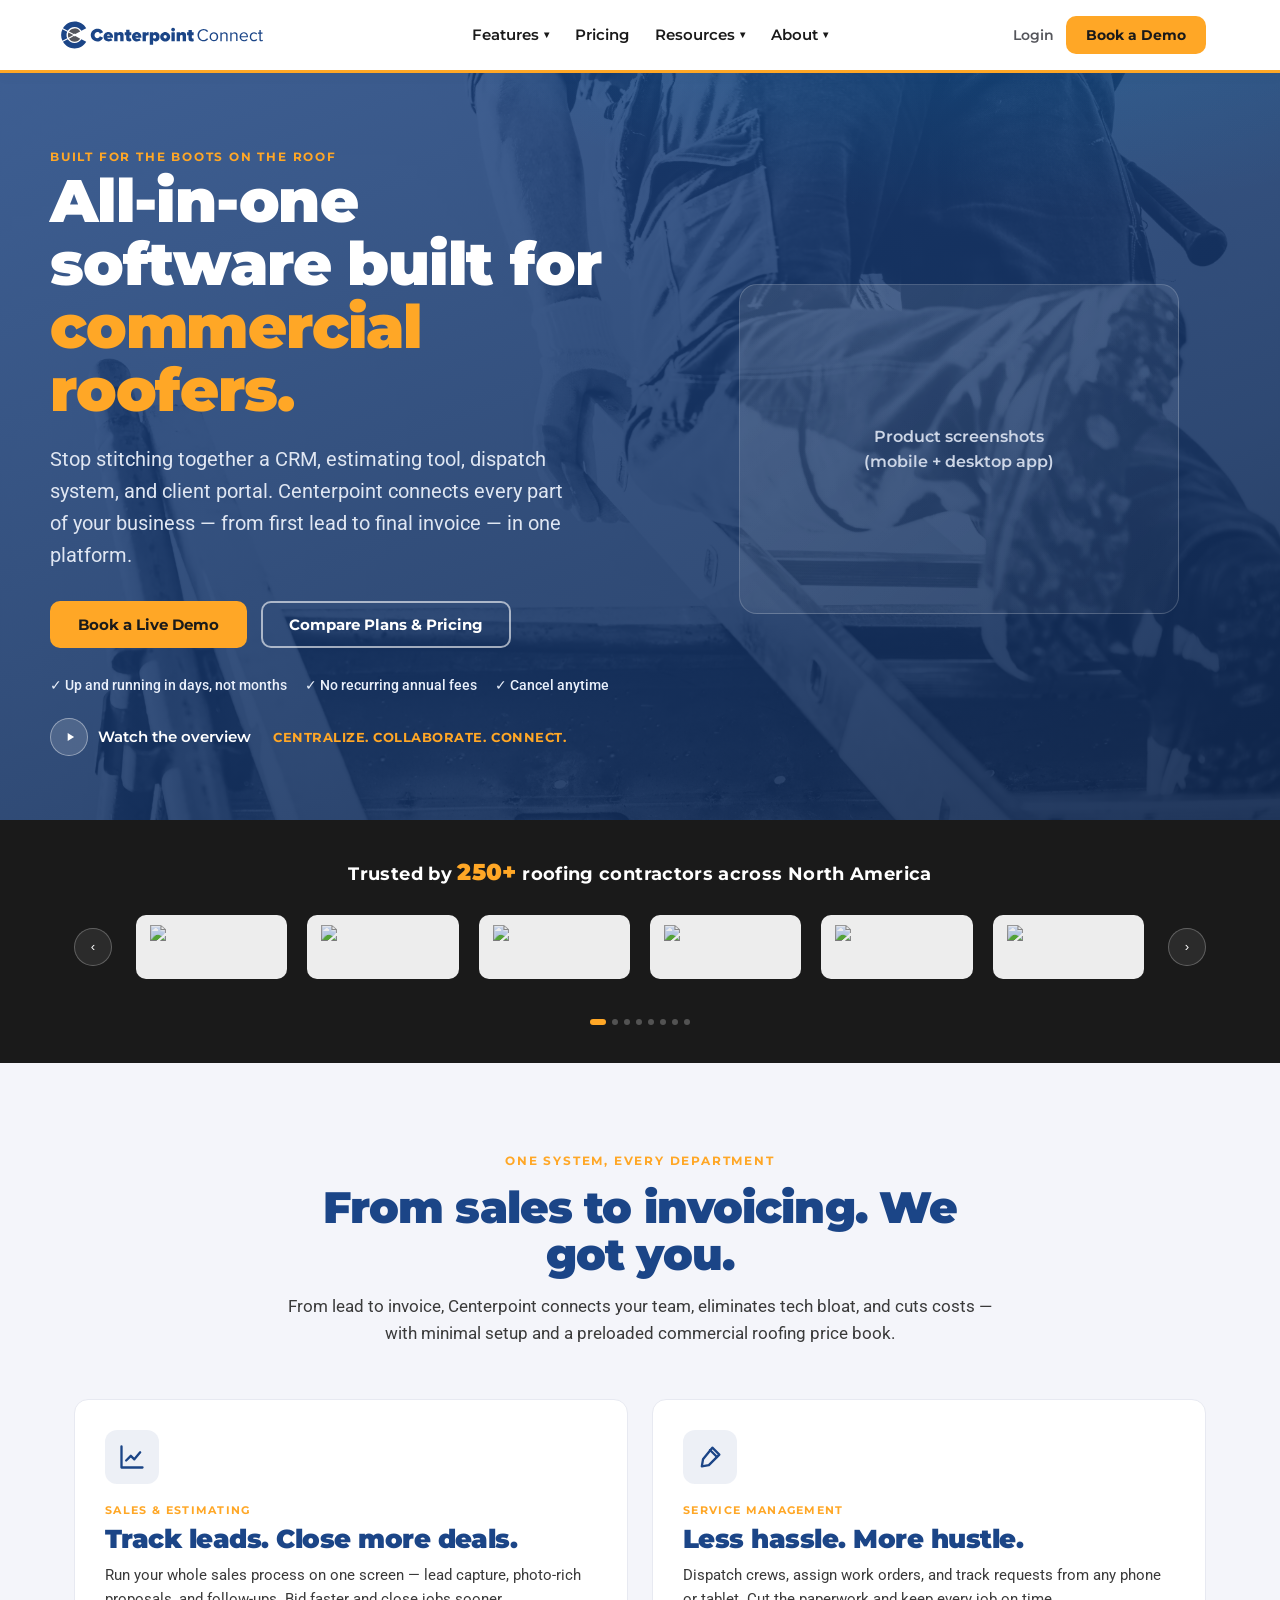
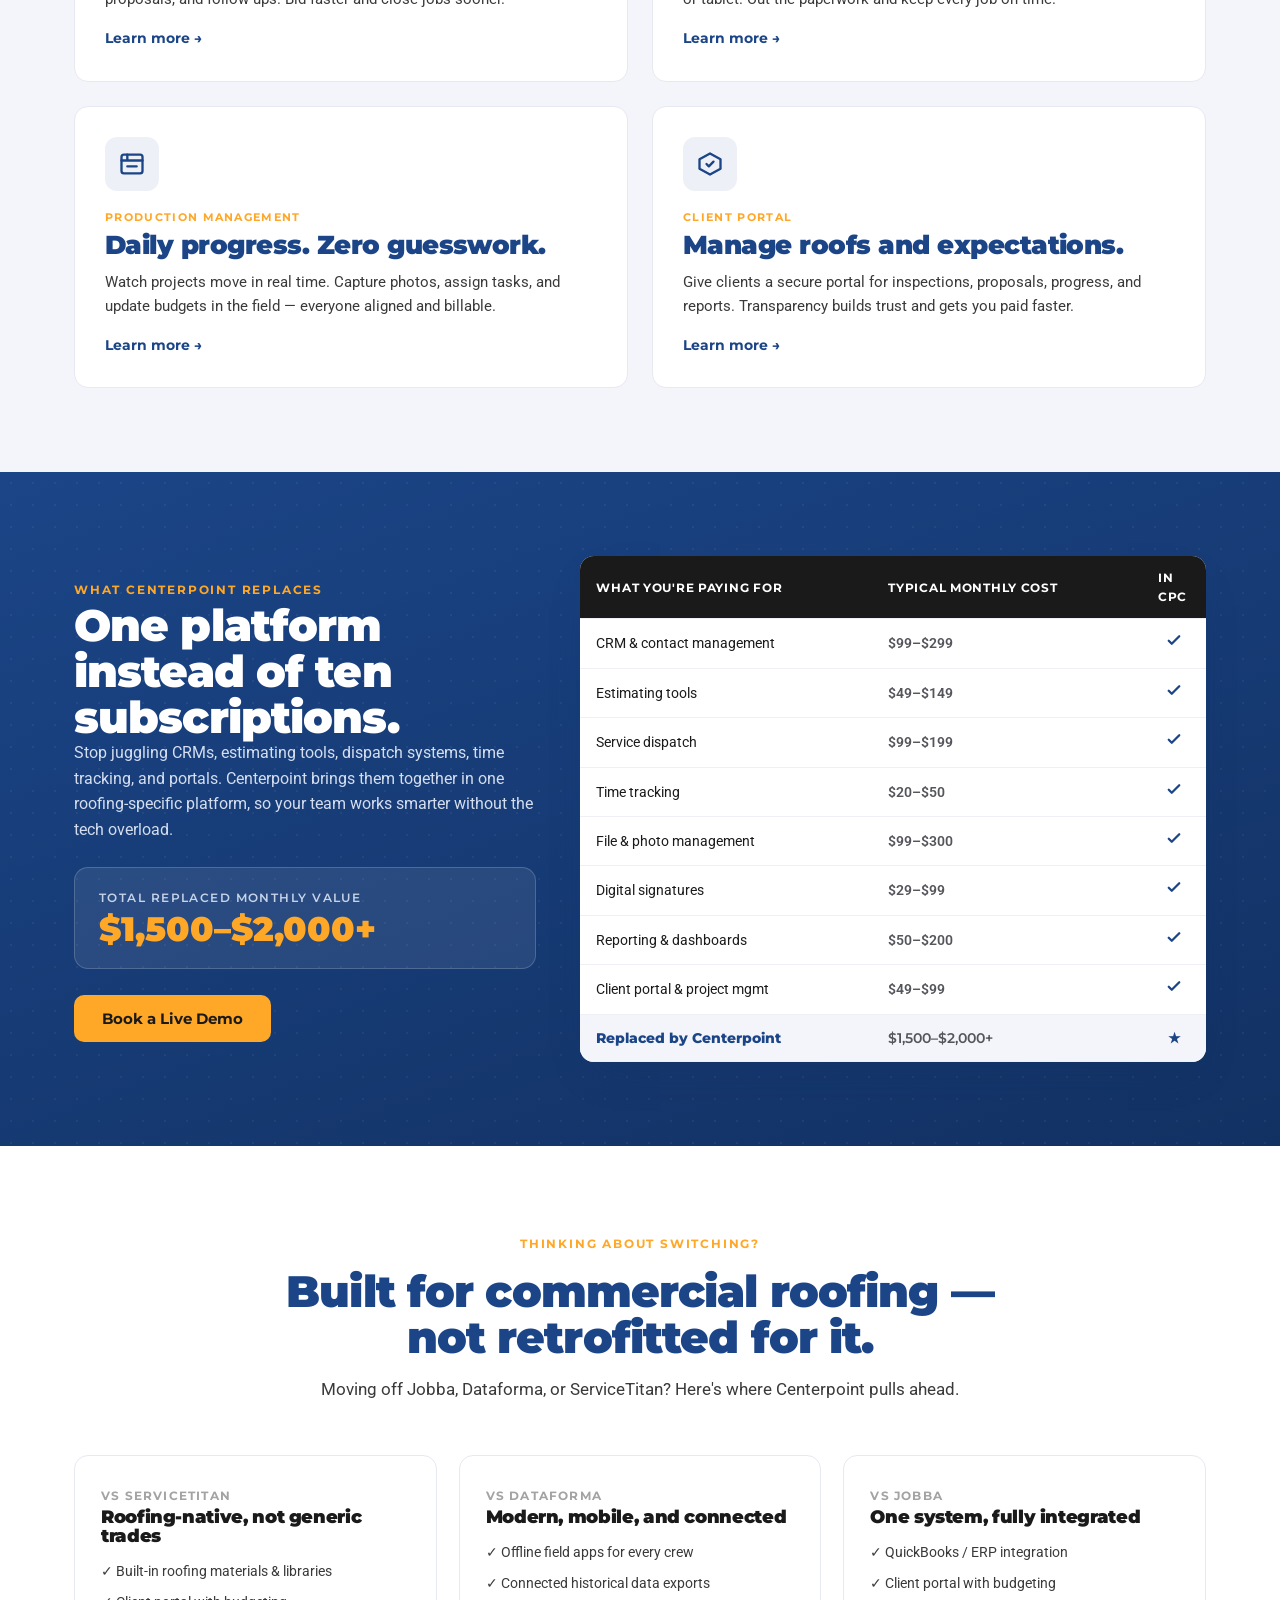
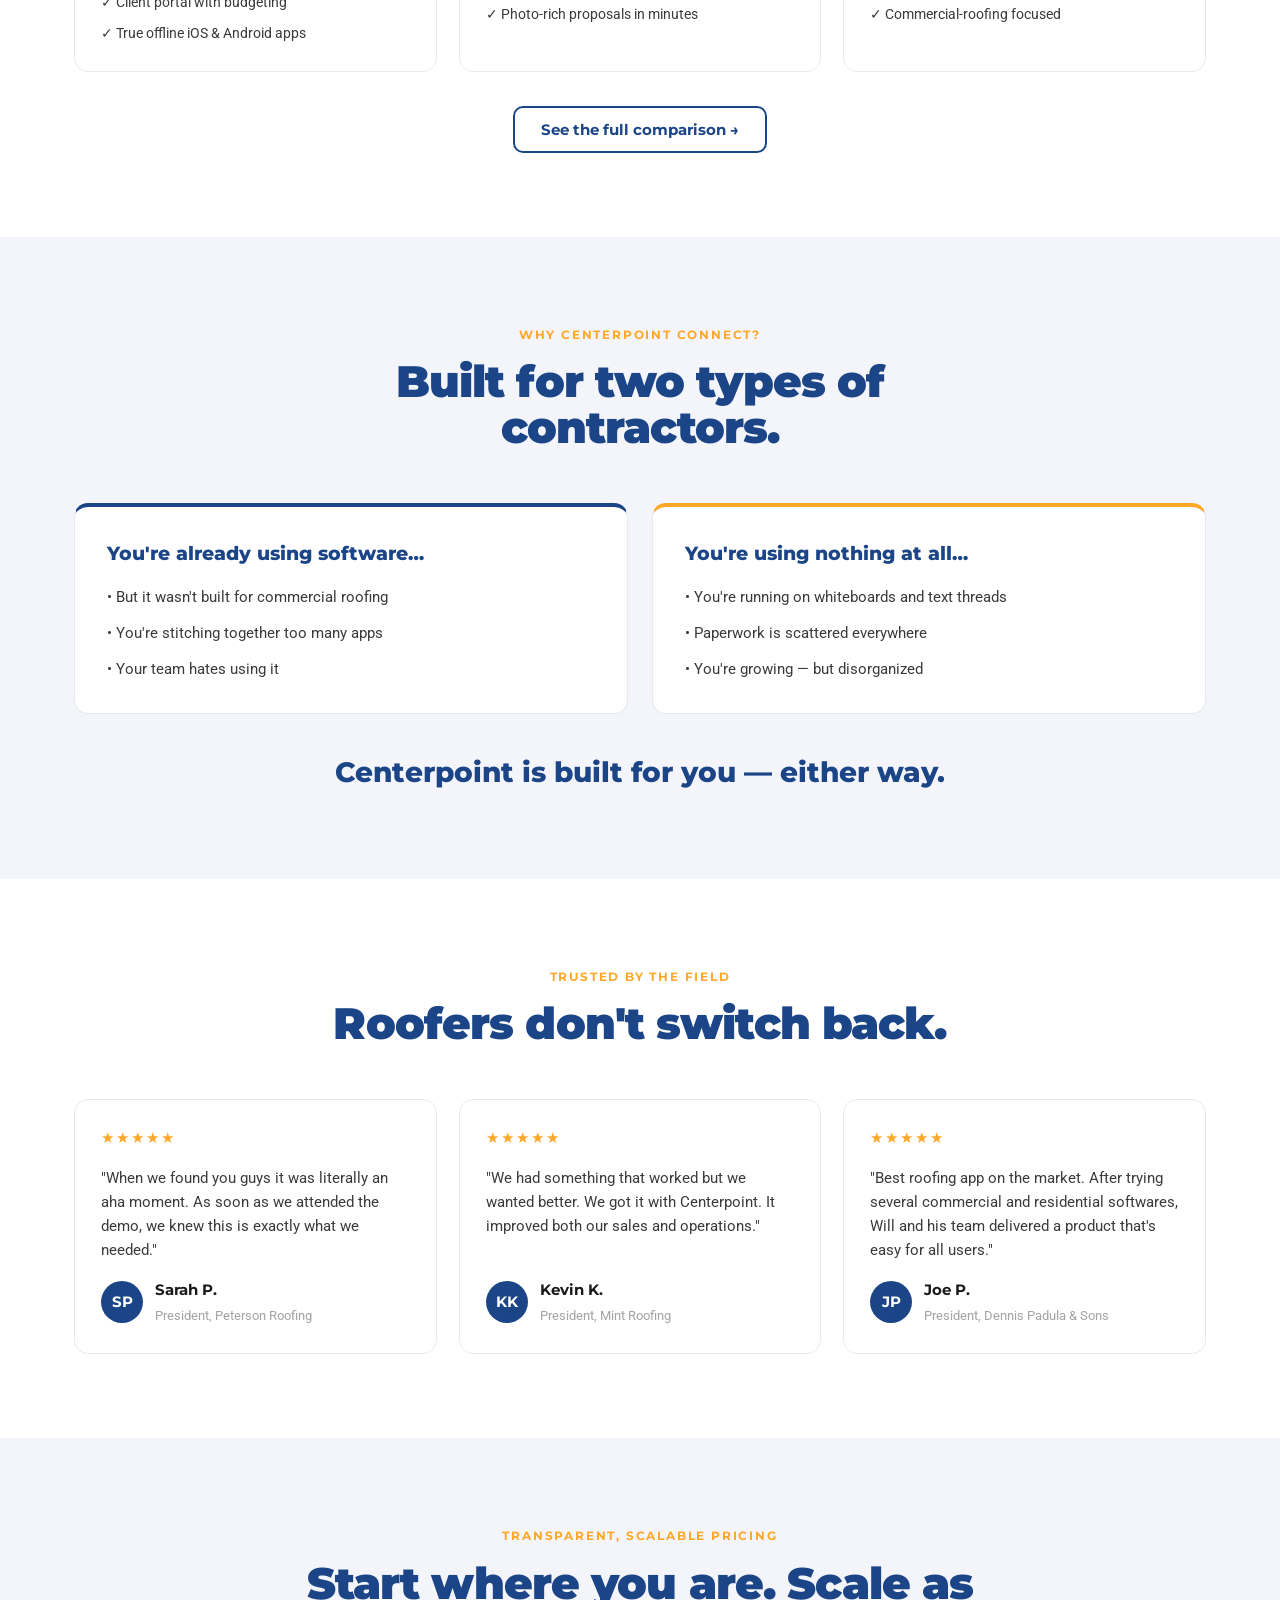
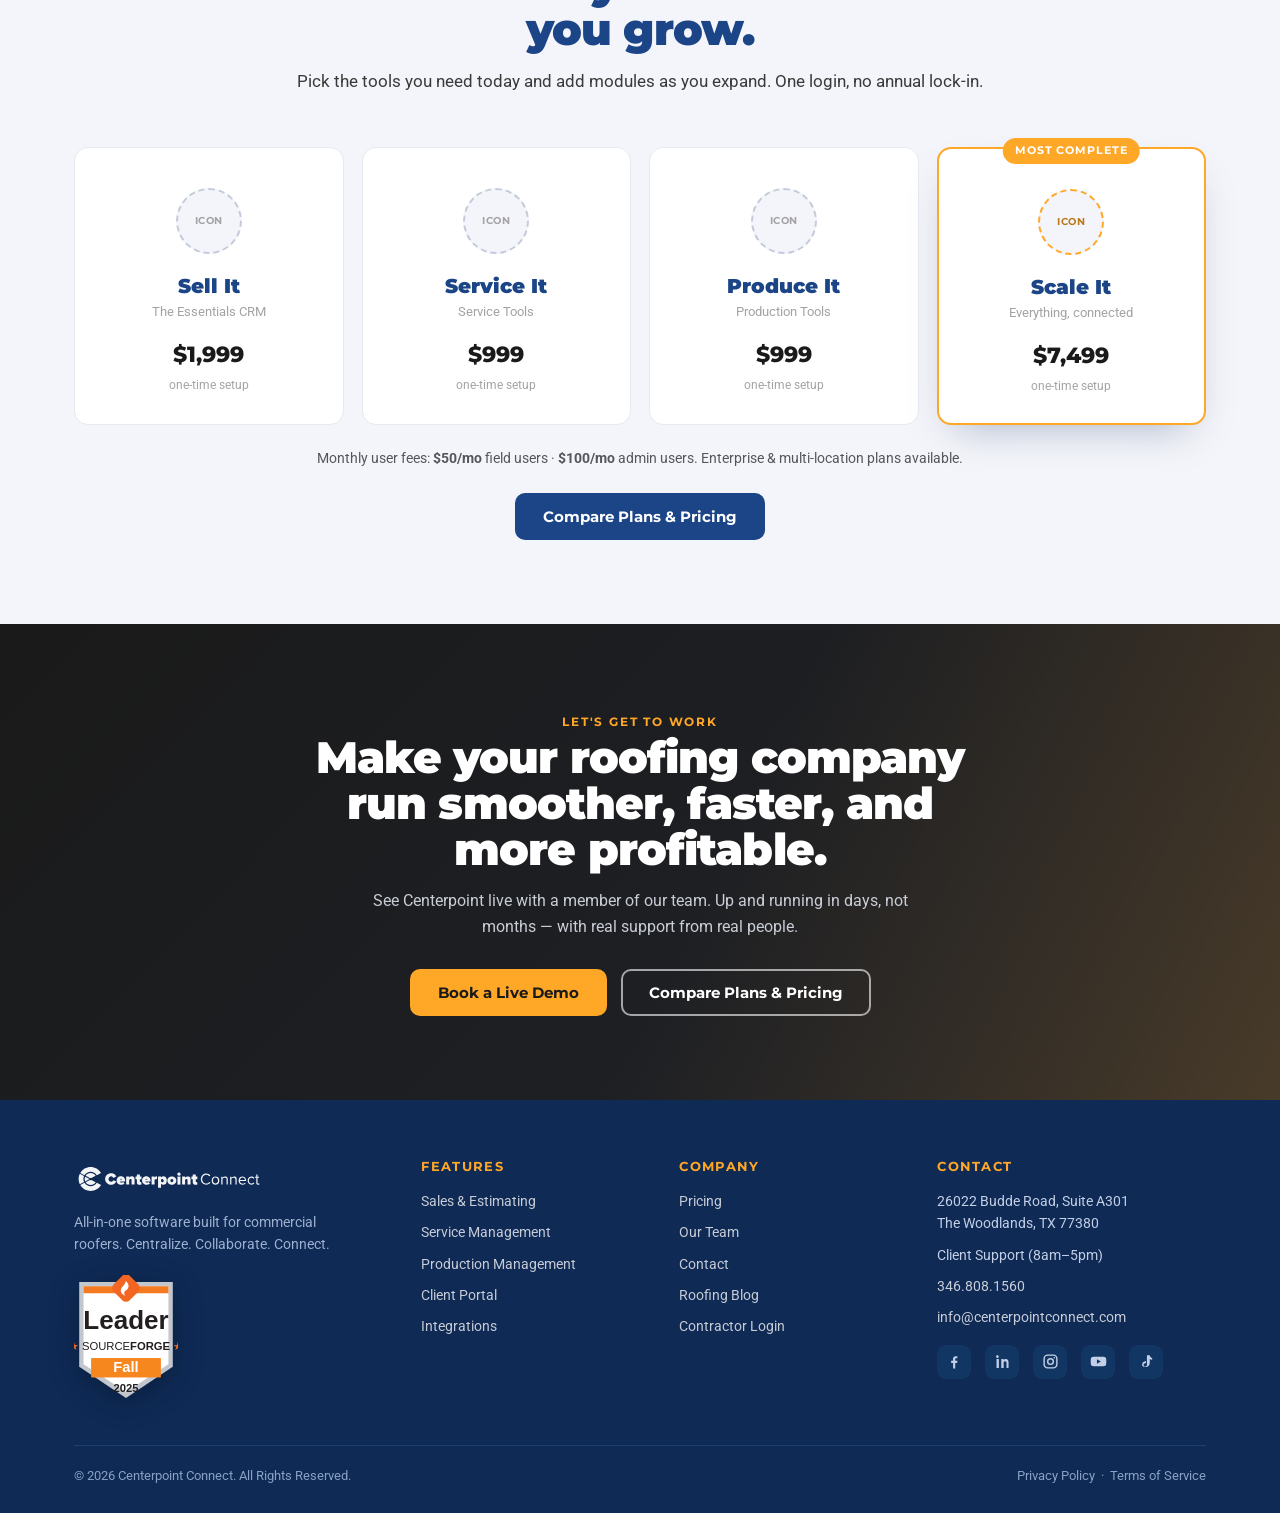
==== commit b00a1535: "Add files via upload" ====
--- a/index.html
+++ b/index.html
@@ -1 +1 @@
-<!DOCTYPE html><html lang="en"><head><meta charset="UTF-8"><meta name="viewport" content="width=device-width, initial-scale=1"><title>Roofing CRM Software | Centerpoint Connect</title><meta name="description" content="All-in-one software built for commercial roofers. Centerpoint connects every part of your business, from lead to invoice, in one platform."><link rel="preconnect" href="https://fonts.googleapis.com"><link rel="preconnect" href="https://fonts.gstatic.com" crossorigin><link href="https://fonts.googleapis.com/css2?family=Montserrat:wght@400;500;600;700;800;900&family=Roboto:wght@300;400;500;700&display=swap" rel="stylesheet"><link rel="icon" type="image/svg+xml" href="icon.svg"><link rel="stylesheet" href="styles.css"></head><body><header class="topbar"><div class="wrap nav"><a class="brand" href="index.html" aria-label="Centerpoint Connect home"><img class="logo" src="logo-horizontal.svg" alt="Centerpoint Connect"></a><nav aria-label="Primary"><ul class="nav-links"><li><a href="#">Features <span style="font-size:10px">&#9662;</span></a><ul class="dropdown"><li><a href="sales-estimating.html">Sales & Estimating</a></li><li><a href="service-management.html">Service Management</a></li><li><a href="production-management.html">Production Management</a></li><li><a href="client-portal.html">Client Portal</a></li><li><a href="integrations.html">Integrations</a></li></ul></li><li><a href="pricing.html">Pricing</a></li><li><a href="#">Resources <span style="font-size:10px">&#9662;</span></a><ul class="dropdown"><li><a href="blog.html">Roofing Blog</a></li><li><a href="#">Affiliates</a></li><li><a href="#">PRIN & Centerpoint</a></li></ul></li><li><a href="#">About <span style="font-size:10px">&#9662;</span></a><ul class="dropdown"><li><a href="our-team.html">Our Team</a></li><li><a href="contact.html">Contact</a></li></ul></li></ul></nav><div class="nav-cta"><a class="login" href="#">Login</a><a class="btn btn-accent" href="contact.html">Book a Demo</a></div><button class="menu-btn" aria-label="Menu" onclick="document.getElementById('mm').classList.toggle('open')">&#9776;</button></div></header><div class="mobile-menu" id="mm"><ul><li><a href="sales-estimating.html">Sales & Estimating</a></li><li><a href="service-management.html">Service Management</a></li><li><a href="production-management.html">Production Management</a></li><li><a href="client-portal.html">Client Portal</a></li><li><a href="integrations.html">Integrations</a></li><li><a href="pricing.html">Pricing</a></li><li><a href="blog.html">Roofing Blog</a></li><li><a href="#">Affiliates</a></li><li><a href="#">PRIN & Centerpoint</a></li><li><a href="our-team.html">Our Team</a></li><li><a href="contact.html">Contact</a></li><li><a href="contact.html">Book a Demo</a></li><li><a href="#">Login</a></li></ul></div><section class="hero"><div class="dots"></div><div class="wrap grid"><div><span class="eyebrow">Built for the boots on the roof</span><h1>All-in-one software built for <span class="u">commercial roofers.</span></h1><p class="sub">Stop stitching together a CRM, estimating tool, dispatch system, and client portal. Centerpoint connects every part of your business &mdash; from first lead to final invoice &mdash; in one platform.</p><div class="hero-cta"><a class="btn btn-accent" href="contact.html">Book a Live Demo</a><a class="btn btn-ghost-light" href="pricing.html">Compare Plans &amp; Pricing</a></div><div class="hero-checks"><span>&#10003; Up and running in days, not months</span><span>&#10003; No recurring annual fees</span><span>&#10003; Cancel anytime</span></div><div style="display:flex;align-items:center;gap:22px;flex-wrap:wrap;margin-top:22px"><a class="play-link" href="https://youtu.be/0pL8X0j9f_U" target="_blank" rel="noopener"><span class="pl"><svg width="14" height="14" viewBox="0 0 24 24" fill="#fff"><path d="M8 5v14l11-7z"/></svg></span>Watch the overview</a><div class="tagline" style="margin-top:0">Centralize. Collaborate. Connect.</div></div></div><div class="hero-visual"><img src="https://centerpointconnect.com/wp-content/uploads/2025/08/Centrepoint-Home-Phones.png" alt="Centerpoint Connect on mobile and desktop" onerror="this.style.display='none';this.nextElementSibling.style.display='flex';"><div class="fallback" style="display:none">Product screenshots<br>(mobile + desktop app)</div></div></div></section><section class="trust"><div class="wrap row"><div class="stat">Trusted by <b>250+</b> roofing contractors across North America</div><div class="logos"><img src="https://centerpointconnect.com/wp-content/uploads/2025/08/Partner-Logos-roofed-right.jpg" alt="Roofed Right" loading="lazy"><img src="https://centerpointconnect.com/wp-content/uploads/2025/07/Partner-Logos-mint-roofing-1.jpg" alt="Mint Roofing" loading="lazy"><img src="https://centerpointconnect.com/wp-content/uploads/2025/07/Partner-Logos-Bulldog.jpg" alt="Bulldog" loading="lazy"><img src="https://centerpointconnect.com/wp-content/uploads/2025/07/Partner-Logos-encore.jpg" alt="Encore" loading="lazy"><img src="https://centerpointconnect.com/wp-content/uploads/2025/07/Partner-Logos-FMWalton.jpg" alt="FM Walton" loading="lazy"><img src="https://centerpointconnect.com/wp-content/uploads/2025/07/Partner-Logos-FSR.jpg" alt="FSR" loading="lazy"><img src="https://centerpointconnect.com/wp-content/uploads/2025/07/Partner-Logos-GlobalFM.jpg" alt="Global FM" loading="lazy"><img src="https://centerpointconnect.com/wp-content/uploads/2025/07/Partner-Logos-All-Weather.jpg" alt="All Weather" loading="lazy"><img src="https://centerpointconnect.com/wp-content/uploads/2025/07/Partner-Logos-pinaire.jpg" alt="Pinaire" loading="lazy"><img src="https://centerpointconnect.com/wp-content/uploads/2025/07/Partner-Logos-Roof-Maintenance.jpg" alt="Roof Maintenance" loading="lazy"><img src="https://centerpointconnect.com/wp-content/uploads/2025/07/Partner-Logos-westcoast.jpg" alt="West Coast" loading="lazy"><img src="https://centerpointconnect.com/wp-content/uploads/2025/07/Partner-Logos-zurix.jpg" alt="Zurix" loading="lazy"></div></div></section><section class="section modules" id="modules"><div class="wrap"><div class="sec-head center"><span class="eyebrow">One system, every department</span><h2>From sales to invoicing. We got you.</h2><p>From lead to invoice, Centerpoint connects your team, eliminates tech bloat, and cuts costs &mdash; with minimal setup and a preloaded commercial roofing price book.</p></div><div class="mod-grid"><a class="mod" href="sales-estimating.html"><div class="ic"><svg width="28" height="28" viewBox="0 0 24 24" fill="none" stroke="#1B4587" stroke-width="2" stroke-linecap="round" stroke-linejoin="round"><path d="M3 3v18h18"/><path d="M7 15l4-4 3 3 5-6"/></svg></div><span class="tag">Sales &amp; Estimating</span><h3>Track leads. Close more deals.</h3><p>Run your whole sales process on one screen &mdash; lead capture, photo-rich proposals, and follow-ups. Bid faster and close jobs sooner.</p><span class="more">Learn more &rarr;</span></a><a class="mod" href="service-management.html"><div class="ic"><svg width="28" height="28" viewBox="0 0 24 24" fill="none" stroke="#1B4587" stroke-width="2" stroke-linecap="round" stroke-linejoin="round"><path d="M14 4l6 6-9 9-6 1 1-6z"/><path d="M12 6l6 6"/></svg></div><span class="tag">Service Management</span><h3>Less hassle. More hustle.</h3><p>Dispatch crews, assign work orders, and track requests from any phone or tablet. Cut the paperwork and keep every job on time.</p><span class="more">Learn more &rarr;</span></a><a class="mod" href="production-management.html"><div class="ic"><svg width="28" height="28" viewBox="0 0 24 24" fill="none" stroke="#1B4587" stroke-width="2" stroke-linecap="round" stroke-linejoin="round"><rect x="3" y="4" width="18" height="16" rx="2"/><path d="M3 9h18M8 4v5M8 14h8"/></svg></div><span class="tag">Production Management</span><h3>Daily progress. Zero guesswork.</h3><p>Watch projects move in real time. Capture photos, assign tasks, and update budgets in the field &mdash; everyone aligned and billable.</p><span class="more">Learn more &rarr;</span></a><a class="mod" href="client-portal.html"><div class="ic"><svg width="28" height="28" viewBox="0 0 24 24" fill="none" stroke="#1B4587" stroke-width="2" stroke-linecap="round" stroke-linejoin="round"><path d="M12 3l9 5v8l-9 5-9-5V8z"/><path d="M9 12l2 2 4-4"/></svg></div><span class="tag">Client Portal</span><h3>Manage roofs and expectations.</h3><p>Give clients a secure portal for inspections, proposals, progress, and reports. Transparency builds trust and gets you paid faster.</p><span class="more">Learn more &rarr;</span></a></div></div></section><section class="section replace" id="replace"><div class="dots"></div><div class="wrap inner"><div><span class="eyebrow">What Centerpoint replaces</span><h2>One platform instead of ten subscriptions.</h2><p>Stop juggling CRMs, estimating tools, dispatch systems, time tracking, and portals. Centerpoint brings them together in one roofing-specific platform, so your team works smarter without the tech overload.</p><div class="value-badge"><small>Total replaced monthly value</small><div class="amt">$1,500&ndash;$2,000+</div></div><div style="margin-top:26px"><a class="btn btn-accent" href="contact.html">Book a Live Demo</a></div></div><div class="rtable"><table><thead><tr><th>What you're paying for</th><th>Typical monthly cost</th><th class="chk">In CPC</th></tr></thead><tbody><tr><td>CRM &amp; contact management</td><td class="cost">$99&ndash;$299</td><td class="chk"><svg width="18" height="18" viewBox="0 0 24 24" fill="none" stroke="#1B4587" stroke-width="3" stroke-linecap="round" stroke-linejoin="round"><path d="M5 13l4 4L19 7"/></svg></td></tr><tr><td>Estimating tools</td><td class="cost">$49&ndash;$149</td><td class="chk"><svg width="18" height="18" viewBox="0 0 24 24" fill="none" stroke="#1B4587" stroke-width="3" stroke-linecap="round" stroke-linejoin="round"><path d="M5 13l4 4L19 7"/></svg></td></tr><tr><td>Service dispatch</td><td class="cost">$99&ndash;$199</td><td class="chk"><svg width="18" height="18" viewBox="0 0 24 24" fill="none" stroke="#1B4587" stroke-width="3" stroke-linecap="round" stroke-linejoin="round"><path d="M5 13l4 4L19 7"/></svg></td></tr><tr><td>Time tracking</td><td class="cost">$20&ndash;$50</td><td class="chk"><svg width="18" height="18" viewBox="0 0 24 24" fill="none" stroke="#1B4587" stroke-width="3" stroke-linecap="round" stroke-linejoin="round"><path d="M5 13l4 4L19 7"/></svg></td></tr><tr><td>File &amp; photo management</td><td class="cost">$99&ndash;$300</td><td class="chk"><svg width="18" height="18" viewBox="0 0 24 24" fill="none" stroke="#1B4587" stroke-width="3" stroke-linecap="round" stroke-linejoin="round"><path d="M5 13l4 4L19 7"/></svg></td></tr><tr><td>Digital signatures</td><td class="cost">$29&ndash;$99</td><td class="chk"><svg width="18" height="18" viewBox="0 0 24 24" fill="none" stroke="#1B4587" stroke-width="3" stroke-linecap="round" stroke-linejoin="round"><path d="M5 13l4 4L19 7"/></svg></td></tr><tr><td>Reporting &amp; dashboards</td><td class="cost">$50&ndash;$200</td><td class="chk"><svg width="18" height="18" viewBox="0 0 24 24" fill="none" stroke="#1B4587" stroke-width="3" stroke-linecap="round" stroke-linejoin="round"><path d="M5 13l4 4L19 7"/></svg></td></tr><tr><td>Client portal &amp; project mgmt</td><td class="cost">$49&ndash;$99</td><td class="chk"><svg width="18" height="18" viewBox="0 0 24 24" fill="none" stroke="#1B4587" stroke-width="3" stroke-linecap="round" stroke-linejoin="round"><path d="M5 13l4 4L19 7"/></svg></td></tr></tbody><tfoot><tr><td>Replaced by Centerpoint</td><td class="cost">$1,500&ndash;$2,000+</td><td class="chk">&#9733;</td></tr></tfoot></table></div></div></section><section class="section compare"><div class="wrap"><div class="sec-head center"><span class="eyebrow">Thinking about switching?</span><h2>Built for commercial roofing &mdash; not retrofitted for it.</h2><p>Moving off Jobba, Dataforma, or ServiceTitan? Here's where Centerpoint pulls ahead.</p></div><div class="grid"><div class="cmp"><span class="vs">vs ServiceTitan</span><h3>Roofing-native, not generic trades</h3><ul><li>&#10003; Built-in roofing materials &amp; libraries</li><li>&#10003; Client portal with budgeting</li><li>&#10003; True offline iOS &amp; Android apps</li></ul></div><div class="cmp"><span class="vs">vs Dataforma</span><h3>Modern, mobile, and connected</h3><ul><li>&#10003; Offline field apps for every crew</li><li>&#10003; Connected historical data exports</li><li>&#10003; Photo-rich proposals in minutes</li></ul></div><div class="cmp"><span class="vs">vs Jobba</span><h3>One system, fully integrated</h3><ul><li>&#10003; QuickBooks / ERP integration</li><li>&#10003; Client portal with budgeting</li><li>&#10003; Commercial-roofing focused</li></ul></div></div><div class="center" style="margin-top:34px"><a class="btn btn-ghost" href="pricing.html">See the full comparison &rarr;</a></div></div></section><section class="section two"><div class="wrap"><div class="sec-head center"><span class="eyebrow">Why Centerpoint Connect?</span><h2>Built for two types of contractors.</h2></div><div class="cols"><div class="card2"><div class="k">You're already using software&hellip;</div><ul><li>&#8226; But it wasn't built for commercial roofing</li><li>&#8226; You're stitching together too many apps</li><li>&#8226; Your team hates using it</li></ul></div><div class="card2"><div class="k">You're using nothing at all&hellip;</div><ul><li>&#8226; You're running on whiteboards and text threads</li><li>&#8226; Paperwork is scattered everywhere</li><li>&#8226; You're growing &mdash; but disorganized</li></ul></div></div><p class="payoff">Centerpoint is built for you &mdash; either way.</p></div></section><section class="section quotes" id="customers"><div class="wrap"><div class="sec-head center"><span class="eyebrow">Trusted by the field</span><h2>Roofers don't switch back.</h2></div><div class="grid"><div class="q"><div class="stars">&#9733;&#9733;&#9733;&#9733;&#9733;</div><p>"When we found you guys it was literally an aha moment. As soon as we attended the demo, we knew this is exactly what we needed."</p><div class="who"><span class="av">SP</span><div><b>Sarah P.</b><small>President, Peterson Roofing</small></div></div></div><div class="q"><div class="stars">&#9733;&#9733;&#9733;&#9733;&#9733;</div><p>"We had something that worked but we wanted better. We got it with Centerpoint. It improved both our sales and operations."</p><div class="who"><span class="av">KK</span><div><b>Kevin K.</b><small>President, Mint Roofing</small></div></div></div><div class="q"><div class="stars">&#9733;&#9733;&#9733;&#9733;&#9733;</div><p>"Best roofing app on the market. After trying several commercial and residential softwares, Will and his team delivered a product that's easy for all users."</p><div class="who"><span class="av">JP</span><div><b>Joe P.</b><small>President, Dennis Padula &amp; Sons</small></div></div></div></div></div></section><section class="section pricing" id="pricing"><div class="wrap"><div class="sec-head center"><span class="eyebrow">Transparent, scalable pricing</span><h2>Start where you are. Scale as you grow.</h2><p>Pick the tools you need today and add modules as you expand. One login, no annual lock-in.</p></div><div class="plans"><div class="plan"><div class="plan-icon" aria-hidden="true">Icon</div><div class="pk">Sell It</div><div class="pd">The Essentials CRM</div><div class="pp">$1,999<span>one-time setup</span></div></div><div class="plan"><div class="plan-icon" aria-hidden="true">Icon</div><div class="pk">Service It</div><div class="pd">Service Tools</div><div class="pp">$999<span>one-time setup</span></div></div><div class="plan"><div class="plan-icon" aria-hidden="true">Icon</div><div class="pk">Produce It</div><div class="pd">Production Tools</div><div class="pp">$999<span>one-time setup</span></div></div><div class="plan feat"><span class="ribbon">Most Complete</span><div class="plan-icon" aria-hidden="true">Icon</div><div class="pk">Scale It</div><div class="pd">Everything, connected</div><div class="pp">$7,499<span>one-time setup</span></div></div></div><p class="price-note">Monthly user fees: <b>$50/mo</b> field users &middot; <b>$100/mo</b> admin users. Enterprise &amp; multi-location plans available.</p><div class="center" style="margin-top:24px"><a class="btn btn-primary" href="pricing.html">Compare Plans &amp; Pricing</a></div></div></section><section class="section final" id="demo"><div class="accent"></div><div class="wrap inner"><span class="eyebrow">Let's get to work</span><h2>Make your roofing company run smoother, faster, and more profitable.</h2><p>See Centerpoint live with a member of our team. Up and running in days, not months &mdash; with real support from real people.</p><div class="btns"><a class="btn btn-accent" href="contact.html">Book a Live Demo</a><a class="btn btn-ghost-light" href="pricing.html">Compare Plans &amp; Pricing</a></div></div></section><footer><div class="wrap"><div class="fgrid"><div class="fbrand"><img class="logo-footer" src="logo-horizontal.svg" alt="Centerpoint Connect"><p>All-in-one software built for commercial roofers. Centralize. Collaborate. Connect.</p><div class="award"><svg class="award-badge" viewBox="0 0 120 150" xmlns="http://www.w3.org/2000/svg" role="img" aria-label="SourceForge Leader, Fall 2025"><path d="M6 8h108v98l-54 36-54-36z" fill="#c2c6cd"/><path d="M11 13h98v90l-49 32-49-32z" fill="#ffffff"/><path d="M11 13h98v8H11z" fill="#f47a20"/><rect x="47" y="2" width="26" height="26" rx="6" transform="rotate(45 60 15)" fill="#f26522"/><path d="M60 7c3 3 4 6 2 9-1 2-4 2-4 5 0 2 2 3 2 3s-6-1-6-6c0-4 4-5 6-11z" fill="#fff"/><text x="60" y="62" text-anchor="middle" font-family="Arial, sans-serif" font-weight="800" font-size="30" fill="#231f20">Leader</text><text x="60" y="86" text-anchor="middle" font-family="Arial, sans-serif" font-size="13" fill="#231f20"><tspan fill="#f26522">&#9733; </tspan><tspan font-weight="400">SOURCE</tspan><tspan font-weight="800">FORGE</tspan><tspan fill="#f26522"> &#9733;</tspan></text><path d="M20 96h80v22l-40 0-40 0z" fill="#f47a20"/><rect x="20" y="96" width="80" height="22" fill="#f6871f"/><text x="60" y="112" text-anchor="middle" font-family="Arial, sans-serif" font-weight="800" font-size="17" fill="#ffffff">Fall</text><text x="60" y="135" text-anchor="middle" font-family="Arial, sans-serif" font-weight="700" font-size="13" fill="#231f20">2025</text></svg></div></div><div><h4>Features</h4><ul><li><a href="sales-estimating.html">Sales &amp; Estimating</a></li><li><a href="service-management.html">Service Management</a></li><li><a href="production-management.html">Production Management</a></li><li><a href="client-portal.html">Client Portal</a></li><li><a href="integrations.html">Integrations</a></li></ul></div><div><h4>Company</h4><ul><li><a href="pricing.html">Pricing</a></li><li><a href="our-team.html">Our Team</a></li><li><a href="contact.html">Contact</a></li><li><a href="blog.html">Roofing Blog</a></li><li><a href="#">Contractor Login</a></li></ul></div><div><h4>Contact</h4><ul><li>26022 Budde Road, Suite A301<br>The Woodlands, TX 77380</li><li>Client Support (8am&ndash;5pm)</li><li><a href="tel:3468081560">346.808.1560</a></li><li><a href="mailto:info@centerpointconnect.com">info@centerpointconnect.com</a></li></ul><div class="socials" style="margin-top:16px"><a href="https://www.facebook.com/CenterpointConnect" aria-label="Facebook"><svg viewBox="0 0 24 24" fill="currentColor"><path d="M13 22v-8h2.7l.4-3.1H13V8.9c0-.9.3-1.5 1.6-1.5H16V4.6c-.3 0-1.2-.1-2.3-.1-2.3 0-3.8 1.4-3.8 3.9v2.5H7.2V14H10v8h3z"/></svg></a><a href="https://www.linkedin.com/company/centerpoint-connect" aria-label="LinkedIn"><svg viewBox="0 0 24 24" fill="currentColor"><path d="M6.9 8.4H3.6V21h3.3V8.4zM5.2 3.2A1.94 1.94 0 1 0 5.2 7a1.94 1.94 0 0 0 0-3.8zM21 21h-3.3v-6.6c0-1.6-.6-2.6-2-2.6-1.1 0-1.7.7-2 1.4-.1.3-.1.6-.1 1V21h-3.3s.1-11.4 0-12.6h3.3v1.8c.4-.7 1.2-1.7 3-1.7 2.2 0 3.9 1.4 3.9 4.5V21z"/></svg></a><a href="https://www.instagram.com/centerpointconnect/" aria-label="Instagram"><svg viewBox="0 0 24 24" fill="none" stroke="currentColor" stroke-width="2"><rect x="3" y="3" width="18" height="18" rx="5"/><circle cx="12" cy="12" r="4"/><circle cx="17.4" cy="6.6" r="1.1" fill="currentColor" stroke="none"/></svg></a><a href="https://www.youtube.com/@centerpointconnect248" aria-label="YouTube"><svg viewBox="0 0 24 24" fill="currentColor"><path d="M23 12s0-3.2-.4-4.7c-.2-.8-.9-1.5-1.7-1.7C19.4 5.2 12 5.2 12 5.2s-7.4 0-8.9.4c-.8.2-1.5.9-1.7 1.7C1 8.8 1 12 1 12s0 3.2.4 4.7c.2.8.9 1.5 1.7 1.7 1.5.4 8.9.4 8.9.4s7.4 0 8.9-.4c.8-.2 1.5-.9 1.7-1.7.4-1.5.4-4.7.4-4.7zM9.8 15.2V8.8l5.5 3.2-5.5 3.2z"/></svg></a><a href="https://www.tiktok.com/@centerpointconnect" aria-label="TikTok"><svg viewBox="0 0 24 24" fill="currentColor"><path d="M16.6 3c.3 2 1.4 3.6 3.4 3.9v2.5c-1.2.1-2.3-.2-3.4-.8v5.4c0 3.1-2.3 5.6-5.4 5.6S5.8 19.7 5.8 16.7c0-3 2.5-5.2 5.5-4.9v2.6c-.4-.1-.8-.2-1.2-.1-1.3.1-2.2 1.2-2.1 2.5.1 1.3 1.1 2.2 2.4 2.1 1.3 0 2.2-1 2.2-2.4V3h3z"/></svg></a></div></div></div><div class="fbottom"><span>&copy; 2026 Centerpoint Connect. All Rights Reserved.</span><span><a href="#">Privacy Policy</a> &nbsp;&middot;&nbsp; <a href="#">Terms of Service</a></span></div></div></footer></body></html>+<!DOCTYPE html><html lang="en"><head><meta charset="UTF-8"><meta name="viewport" content="width=device-width, initial-scale=1"><title>Roofing CRM Software | Centerpoint Connect</title><meta name="description" content="All-in-one software built for commercial roofers. Centerpoint connects every part of your business, from lead to invoice, in one platform."><link rel="preconnect" href="https://fonts.googleapis.com"><link rel="preconnect" href="https://fonts.gstatic.com" crossorigin><link href="https://fonts.googleapis.com/css2?family=Montserrat:wght@400;500;600;700;800;900&family=Roboto:wght@300;400;500;700&display=swap" rel="stylesheet"><link rel="icon" type="image/svg+xml" href="icon.svg"><link rel="stylesheet" href="styles.css"></head><body><header class="topbar"><div class="wrap nav"><a class="brand" href="index.html" aria-label="Centerpoint Connect home"><img class="logo" src="logo-horizontal.svg" alt="Centerpoint Connect"></a><nav aria-label="Primary"><ul class="nav-links"><li><a href="#">Features <span style="font-size:10px">&#9662;</span></a><ul class="dropdown"><li><a href="sales-estimating.html">Sales & Estimating</a></li><li><a href="service-management.html">Service Management</a></li><li><a href="production-management.html">Production Management</a></li><li><a href="client-portal.html">Client Portal</a></li><li><a href="integrations.html">Integrations</a></li></ul></li><li><a href="pricing.html">Pricing</a></li><li><a href="#">Resources <span style="font-size:10px">&#9662;</span></a><ul class="dropdown"><li><a href="blog.html">Roofing Blog</a></li><li><a href="#">Affiliates</a></li><li><a href="#">PRIN & Centerpoint</a></li></ul></li><li><a href="#">About <span style="font-size:10px">&#9662;</span></a><ul class="dropdown"><li><a href="our-team.html">Our Team</a></li><li><a href="contact.html">Contact</a></li></ul></li></ul></nav><div class="nav-cta"><a class="login" href="#">Login</a><a class="btn btn-accent" href="contact.html">Book a Demo</a></div><button class="menu-btn" aria-label="Menu" onclick="document.getElementById('mm').classList.toggle('open')">&#9776;</button></div></header><div class="mobile-menu" id="mm"><ul><li><a href="sales-estimating.html">Sales & Estimating</a></li><li><a href="service-management.html">Service Management</a></li><li><a href="production-management.html">Production Management</a></li><li><a href="client-portal.html">Client Portal</a></li><li><a href="integrations.html">Integrations</a></li><li><a href="pricing.html">Pricing</a></li><li><a href="blog.html">Roofing Blog</a></li><li><a href="#">Affiliates</a></li><li><a href="#">PRIN & Centerpoint</a></li><li><a href="our-team.html">Our Team</a></li><li><a href="contact.html">Contact</a></li><li><a href="contact.html">Book a Demo</a></li><li><a href="#">Login</a></li></ul></div><section class="hero"><div class="bg"></div><div class="wrap grid"><div><span class="eyebrow">Built for the boots on the roof</span><h1>All-in-one software built for <span class="u">commercial roofers.</span></h1><p class="sub">Stop stitching together a CRM, estimating tool, dispatch system, and client portal. Centerpoint connects every part of your business &mdash; from first lead to final invoice &mdash; in one platform.</p><div class="hero-cta"><a class="btn btn-accent" href="contact.html">Book a Live Demo</a><a class="btn btn-ghost-light" href="pricing.html">Compare Plans &amp; Pricing</a></div><div class="hero-checks"><span>&#10003; Up and running in days, not months</span><span>&#10003; No recurring annual fees</span><span>&#10003; Cancel anytime</span></div><div style="display:flex;align-items:center;gap:22px;flex-wrap:wrap;margin-top:22px"><a class="play-link" href="https://youtu.be/0pL8X0j9f_U" target="_blank" rel="noopener"><span class="pl"><svg width="14" height="14" viewBox="0 0 24 24" fill="#fff"><path d="M8 5v14l11-7z"/></svg></span>Watch the overview</a><div class="tagline" style="margin-top:0">Centralize. Collaborate. Connect.</div></div></div><div class="hero-visual"><img src="https://centerpointconnect.com/wp-content/uploads/2025/08/Centrepoint-Home-Phones.png" alt="Centerpoint Connect on mobile and desktop" onerror="this.style.display='none';this.nextElementSibling.style.display='flex';"><div class="fallback" style="display:none">Product screenshots<br>(mobile + desktop app)</div></div></div></section><section class="trust"><div class="wrap row"><div class="stat">Trusted by <b>250+</b> roofing contractors across North America</div><div class="trust-carousel"><button class="tc-btn" id="tcPrev" aria-label="Previous logos">&#8249;</button><div class="tc-viewport"><div class="tc-track" id="tcTrack"><div class="tc-slide"><div class="card"><img src="logos/all-weather-roof.webp" alt="All Weather Roof" loading="lazy"></div></div><div class="tc-slide"><div class="card"><img src="logos/mint-roofing.webp" alt="Mint Roofing" loading="lazy"></div></div><div class="tc-slide"><div class="card"><img src="logos/global-fm.webp" alt="Global FM" loading="lazy"></div></div><div class="tc-slide"><div class="card"><img src="logos/fsr-services.webp" alt="FSR Services" loading="lazy"></div></div><div class="tc-slide"><div class="card"><img src="logos/encore-roofing.webp" alt="Encore Roofing" loading="lazy"></div></div><div class="tc-slide"><div class="card"><img src="logos/bulldog-group.webp" alt="Bulldog Group" loading="lazy"></div></div><div class="tc-slide"><div class="card"><img src="logos/roofed-right.webp" alt="Roofed Right America" loading="lazy"></div></div><div class="tc-slide"><div class="card"><img src="logos/texana.webp" alt="Texana Construction Services" loading="lazy"></div></div><div class="tc-slide"><div class="card"><img src="logos/zurix-roofing.webp" alt="Zurix Roofing Systems" loading="lazy"></div></div><div class="tc-slide"><div class="card"><img src="logos/west-coast.webp" alt="West Coast Florida Enterprises" loading="lazy"></div></div><div class="tc-slide"><div class="card"><img src="logos/roof-maintenance.webp" alt="Roof Maintenance Systems" loading="lazy"></div></div><div class="tc-slide"><div class="card"><img src="logos/pinaire-roofing.webp" alt="Pinaire Roofing" loading="lazy"></div></div><div class="tc-slide"><div class="card"><img src="logos/fw-walton.webp" alt="FW Walton" loading="lazy"></div></div></div></div><button class="tc-btn" id="tcNext" aria-label="Next logos">&#8250;</button></div><div class="tc-dots" id="tcDots"><span class="on" data-i="0"></span><span class="" data-i="1"></span><span class="" data-i="2"></span><span class="" data-i="3"></span><span class="" data-i="4"></span><span class="" data-i="5"></span><span class="" data-i="6"></span><span class="" data-i="7"></span></div></div></section><script>(function(){var track=document.getElementById("tcTrack");if(!track)return;var slideW=100/6;var total=13;var max=total-6;var i=0;var dotsWrap=document.getElementById("tcDots");function render(){track.style.transform="translateX(-"+(i*slideW)+"%)";if(dotsWrap){Array.prototype.forEach.call(dotsWrap.children,function(d,idx){d.className=idx===i?"on":"";});}}document.getElementById("tcPrev").onclick=function(){i=Math.max(0,i-1);render();};document.getElementById("tcNext").onclick=function(){i=Math.min(max,i+1);render();};render();})();</script><section class="section modules" id="modules"><div class="wrap"><div class="sec-head center"><span class="eyebrow">One system, every department</span><h2>From sales to invoicing. We got you.</h2><p>From lead to invoice, Centerpoint connects your team, eliminates tech bloat, and cuts costs &mdash; with minimal setup and a preloaded commercial roofing price book.</p></div><div class="mod-grid"><a class="mod" href="sales-estimating.html"><div class="ic"><svg width="28" height="28" viewBox="0 0 24 24" fill="none" stroke="#1B4587" stroke-width="2" stroke-linecap="round" stroke-linejoin="round"><path d="M3 3v18h18"/><path d="M7 15l4-4 3 3 5-6"/></svg></div><span class="tag">Sales &amp; Estimating</span><h3>Track leads. Close more deals.</h3><p>Run your whole sales process on one screen &mdash; lead capture, photo-rich proposals, and follow-ups. Bid faster and close jobs sooner.</p><span class="more">Learn more &rarr;</span></a><a class="mod" href="service-management.html"><div class="ic"><svg width="28" height="28" viewBox="0 0 24 24" fill="none" stroke="#1B4587" stroke-width="2" stroke-linecap="round" stroke-linejoin="round"><path d="M14 4l6 6-9 9-6 1 1-6z"/><path d="M12 6l6 6"/></svg></div><span class="tag">Service Management</span><h3>Less hassle. More hustle.</h3><p>Dispatch crews, assign work orders, and track requests from any phone or tablet. Cut the paperwork and keep every job on time.</p><span class="more">Learn more &rarr;</span></a><a class="mod" href="production-management.html"><div class="ic"><svg width="28" height="28" viewBox="0 0 24 24" fill="none" stroke="#1B4587" stroke-width="2" stroke-linecap="round" stroke-linejoin="round"><rect x="3" y="4" width="18" height="16" rx="2"/><path d="M3 9h18M8 4v5M8 14h8"/></svg></div><span class="tag">Production Management</span><h3>Daily progress. Zero guesswork.</h3><p>Watch projects move in real time. Capture photos, assign tasks, and update budgets in the field &mdash; everyone aligned and billable.</p><span class="more">Learn more &rarr;</span></a><a class="mod" href="client-portal.html"><div class="ic"><svg width="28" height="28" viewBox="0 0 24 24" fill="none" stroke="#1B4587" stroke-width="2" stroke-linecap="round" stroke-linejoin="round"><path d="M12 3l9 5v8l-9 5-9-5V8z"/><path d="M9 12l2 2 4-4"/></svg></div><span class="tag">Client Portal</span><h3>Manage roofs and expectations.</h3><p>Give clients a secure portal for inspections, proposals, progress, and reports. Transparency builds trust and gets you paid faster.</p><span class="more">Learn more &rarr;</span></a></div></div></section><section class="section replace" id="replace"><div class="dots"></div><div class="wrap inner"><div><span class="eyebrow">What Centerpoint replaces</span><h2>One platform instead of ten subscriptions.</h2><p>Stop juggling CRMs, estimating tools, dispatch systems, time tracking, and portals. Centerpoint brings them together in one roofing-specific platform, so your team works smarter without the tech overload.</p><div class="value-badge"><small>Total replaced monthly value</small><div class="amt">$1,500&ndash;$2,000+</div></div><div style="margin-top:26px"><a class="btn btn-accent" href="contact.html">Book a Live Demo</a></div></div><div class="rtable"><table><thead><tr><th>What you're paying for</th><th>Typical monthly cost</th><th class="chk">In CPC</th></tr></thead><tbody><tr><td>CRM &amp; contact management</td><td class="cost">$99&ndash;$299</td><td class="chk"><svg width="18" height="18" viewBox="0 0 24 24" fill="none" stroke="#1B4587" stroke-width="3" stroke-linecap="round" stroke-linejoin="round"><path d="M5 13l4 4L19 7"/></svg></td></tr><tr><td>Estimating tools</td><td class="cost">$49&ndash;$149</td><td class="chk"><svg width="18" height="18" viewBox="0 0 24 24" fill="none" stroke="#1B4587" stroke-width="3" stroke-linecap="round" stroke-linejoin="round"><path d="M5 13l4 4L19 7"/></svg></td></tr><tr><td>Service dispatch</td><td class="cost">$99&ndash;$199</td><td class="chk"><svg width="18" height="18" viewBox="0 0 24 24" fill="none" stroke="#1B4587" stroke-width="3" stroke-linecap="round" stroke-linejoin="round"><path d="M5 13l4 4L19 7"/></svg></td></tr><tr><td>Time tracking</td><td class="cost">$20&ndash;$50</td><td class="chk"><svg width="18" height="18" viewBox="0 0 24 24" fill="none" stroke="#1B4587" stroke-width="3" stroke-linecap="round" stroke-linejoin="round"><path d="M5 13l4 4L19 7"/></svg></td></tr><tr><td>File &amp; photo management</td><td class="cost">$99&ndash;$300</td><td class="chk"><svg width="18" height="18" viewBox="0 0 24 24" fill="none" stroke="#1B4587" stroke-width="3" stroke-linecap="round" stroke-linejoin="round"><path d="M5 13l4 4L19 7"/></svg></td></tr><tr><td>Digital signatures</td><td class="cost">$29&ndash;$99</td><td class="chk"><svg width="18" height="18" viewBox="0 0 24 24" fill="none" stroke="#1B4587" stroke-width="3" stroke-linecap="round" stroke-linejoin="round"><path d="M5 13l4 4L19 7"/></svg></td></tr><tr><td>Reporting &amp; dashboards</td><td class="cost">$50&ndash;$200</td><td class="chk"><svg width="18" height="18" viewBox="0 0 24 24" fill="none" stroke="#1B4587" stroke-width="3" stroke-linecap="round" stroke-linejoin="round"><path d="M5 13l4 4L19 7"/></svg></td></tr><tr><td>Client portal &amp; project mgmt</td><td class="cost">$49&ndash;$99</td><td class="chk"><svg width="18" height="18" viewBox="0 0 24 24" fill="none" stroke="#1B4587" stroke-width="3" stroke-linecap="round" stroke-linejoin="round"><path d="M5 13l4 4L19 7"/></svg></td></tr></tbody><tfoot><tr><td>Replaced by Centerpoint</td><td class="cost">$1,500&ndash;$2,000+</td><td class="chk">&#9733;</td></tr></tfoot></table></div></div></section><section class="section compare"><div class="wrap"><div class="sec-head center"><span class="eyebrow">Thinking about switching?</span><h2>Built for commercial roofing &mdash; not retrofitted for it.</h2><p>Moving off Jobba, Dataforma, or ServiceTitan? Here's where Centerpoint pulls ahead.</p></div><div class="grid"><div class="cmp"><span class="vs">vs ServiceTitan</span><h3>Roofing-native, not generic trades</h3><ul><li>&#10003; Built-in roofing materials &amp; libraries</li><li>&#10003; Client portal with budgeting</li><li>&#10003; True offline iOS &amp; Android apps</li></ul></div><div class="cmp"><span class="vs">vs Dataforma</span><h3>Modern, mobile, and connected</h3><ul><li>&#10003; Offline field apps for every crew</li><li>&#10003; Connected historical data exports</li><li>&#10003; Photo-rich proposals in minutes</li></ul></div><div class="cmp"><span class="vs">vs Jobba</span><h3>One system, fully integrated</h3><ul><li>&#10003; QuickBooks / ERP integration</li><li>&#10003; Client portal with budgeting</li><li>&#10003; Commercial-roofing focused</li></ul></div></div><div class="center" style="margin-top:34px"><a class="btn btn-ghost" href="pricing.html">See the full comparison &rarr;</a></div></div></section><section class="section two"><div class="wrap"><div class="sec-head center"><span class="eyebrow">Why Centerpoint Connect?</span><h2>Built for two types of contractors.</h2></div><div class="cols"><div class="card2"><div class="k">You're already using software&hellip;</div><ul><li>&#8226; But it wasn't built for commercial roofing</li><li>&#8226; You're stitching together too many apps</li><li>&#8226; Your team hates using it</li></ul></div><div class="card2"><div class="k">You're using nothing at all&hellip;</div><ul><li>&#8226; You're running on whiteboards and text threads</li><li>&#8226; Paperwork is scattered everywhere</li><li>&#8226; You're growing &mdash; but disorganized</li></ul></div></div><p class="payoff">Centerpoint is built for you &mdash; either way.</p></div></section><section class="section quotes" id="customers"><div class="wrap"><div class="sec-head center"><span class="eyebrow">Trusted by the field</span><h2>Roofers don't switch back.</h2></div><div class="grid"><div class="q"><div class="stars">&#9733;&#9733;&#9733;&#9733;&#9733;</div><p>"When we found you guys it was literally an aha moment. As soon as we attended the demo, we knew this is exactly what we needed."</p><div class="who"><span class="av">SP</span><div><b>Sarah P.</b><small>President, Peterson Roofing</small></div></div></div><div class="q"><div class="stars">&#9733;&#9733;&#9733;&#9733;&#9733;</div><p>"We had something that worked but we wanted better. We got it with Centerpoint. It improved both our sales and operations."</p><div class="who"><span class="av">KK</span><div><b>Kevin K.</b><small>President, Mint Roofing</small></div></div></div><div class="q"><div class="stars">&#9733;&#9733;&#9733;&#9733;&#9733;</div><p>"Best roofing app on the market. After trying several commercial and residential softwares, Will and his team delivered a product that's easy for all users."</p><div class="who"><span class="av">JP</span><div><b>Joe P.</b><small>President, Dennis Padula &amp; Sons</small></div></div></div></div></div></section><section class="section pricing" id="pricing"><div class="wrap"><div class="sec-head center"><span class="eyebrow">Transparent, scalable pricing</span><h2>Start where you are. Scale as you grow.</h2><p>Pick the tools you need today and add modules as you expand. One login, no annual lock-in.</p></div><div class="plans"><div class="plan"><div class="plan-icon" aria-hidden="true">Icon</div><div class="pk">Sell It</div><div class="pd">The Essentials CRM</div><div class="pp">$1,999<span>one-time setup</span></div></div><div class="plan"><div class="plan-icon" aria-hidden="true">Icon</div><div class="pk">Service It</div><div class="pd">Service Tools</div><div class="pp">$999<span>one-time setup</span></div></div><div class="plan"><div class="plan-icon" aria-hidden="true">Icon</div><div class="pk">Produce It</div><div class="pd">Production Tools</div><div class="pp">$999<span>one-time setup</span></div></div><div class="plan feat"><span class="ribbon">Most Complete</span><div class="plan-icon" aria-hidden="true">Icon</div><div class="pk">Scale It</div><div class="pd">Everything, connected</div><div class="pp">$7,499<span>one-time setup</span></div></div></div><p class="price-note">Monthly user fees: <b>$50/mo</b> field users &middot; <b>$100/mo</b> admin users. Enterprise &amp; multi-location plans available.</p><div class="center" style="margin-top:24px"><a class="btn btn-primary" href="pricing.html">Compare Plans &amp; Pricing</a></div></div></section><section class="section final" id="demo"><div class="accent"></div><div class="wrap inner"><span class="eyebrow">Let's get to work</span><h2>Make your roofing company run smoother, faster, and more profitable.</h2><p>See Centerpoint live with a member of our team. Up and running in days, not months &mdash; with real support from real people.</p><div class="btns"><a class="btn btn-accent" href="contact.html">Book a Live Demo</a><a class="btn btn-ghost-light" href="pricing.html">Compare Plans &amp; Pricing</a></div></div></section><script>(function(){var bg=document.querySelector(".hero .bg");if(!bg)return;var reduce=window.matchMedia&&window.matchMedia("(prefers-reduced-motion: reduce)").matches;if(reduce)return;var ticking=false;function update(){var y=window.scrollY||window.pageYOffset;var offset=Math.min(y*0.25,70);bg.style.transform="translateY("+offset+"px)";ticking=false;}window.addEventListener("scroll",function(){if(!ticking){window.requestAnimationFrame(update);ticking=true;}},{passive:true});update();})();</script><footer><div class="wrap"><div class="fgrid"><div class="fbrand"><img class="logo-footer" src="logo-horizontal.svg" alt="Centerpoint Connect"><p>All-in-one software built for commercial roofers. Centralize. Collaborate. Connect.</p><div class="award"><svg class="award-badge" viewBox="0 0 120 150" xmlns="http://www.w3.org/2000/svg" role="img" aria-label="SourceForge Leader, Fall 2025"><path d="M6 8h108v98l-54 36-54-36z" fill="#c2c6cd"/><path d="M11 13h98v90l-49 32-49-32z" fill="#ffffff"/><path d="M11 13h98v8H11z" fill="#f47a20"/><rect x="47" y="2" width="26" height="26" rx="6" transform="rotate(45 60 15)" fill="#f26522"/><path d="M60 7c3 3 4 6 2 9-1 2-4 2-4 5 0 2 2 3 2 3s-6-1-6-6c0-4 4-5 6-11z" fill="#fff"/><text x="60" y="62" text-anchor="middle" font-family="Arial, sans-serif" font-weight="800" font-size="30" fill="#231f20">Leader</text><text x="60" y="86" text-anchor="middle" font-family="Arial, sans-serif" font-size="13" fill="#231f20"><tspan fill="#f26522">&#9733; </tspan><tspan font-weight="400">SOURCE</tspan><tspan font-weight="800">FORGE</tspan><tspan fill="#f26522"> &#9733;</tspan></text><path d="M20 96h80v22l-40 0-40 0z" fill="#f47a20"/><rect x="20" y="96" width="80" height="22" fill="#f6871f"/><text x="60" y="112" text-anchor="middle" font-family="Arial, sans-serif" font-weight="800" font-size="17" fill="#ffffff">Fall</text><text x="60" y="135" text-anchor="middle" font-family="Arial, sans-serif" font-weight="700" font-size="13" fill="#231f20">2025</text></svg></div></div><div><h4>Features</h4><ul><li><a href="sales-estimating.html">Sales &amp; Estimating</a></li><li><a href="service-management.html">Service Management</a></li><li><a href="production-management.html">Production Management</a></li><li><a href="client-portal.html">Client Portal</a></li><li><a href="integrations.html">Integrations</a></li></ul></div><div><h4>Company</h4><ul><li><a href="pricing.html">Pricing</a></li><li><a href="our-team.html">Our Team</a></li><li><a href="contact.html">Contact</a></li><li><a href="blog.html">Roofing Blog</a></li><li><a href="#">Contractor Login</a></li></ul></div><div><h4>Contact</h4><ul><li>26022 Budde Road, Suite A301<br>The Woodlands, TX 77380</li><li>Client Support (8am&ndash;5pm)</li><li><a href="tel:3468081560">346.808.1560</a></li><li><a href="mailto:info@centerpointconnect.com">info@centerpointconnect.com</a></li></ul><div class="socials" style="margin-top:16px"><a href="https://www.facebook.com/CenterpointConnect" aria-label="Facebook"><svg viewBox="0 0 24 24" fill="currentColor"><path d="M13 22v-8h2.7l.4-3.1H13V8.9c0-.9.3-1.5 1.6-1.5H16V4.6c-.3 0-1.2-.1-2.3-.1-2.3 0-3.8 1.4-3.8 3.9v2.5H7.2V14H10v8h3z"/></svg></a><a href="https://www.linkedin.com/company/centerpoint-connect" aria-label="LinkedIn"><svg viewBox="0 0 24 24" fill="currentColor"><path d="M6.9 8.4H3.6V21h3.3V8.4zM5.2 3.2A1.94 1.94 0 1 0 5.2 7a1.94 1.94 0 0 0 0-3.8zM21 21h-3.3v-6.6c0-1.6-.6-2.6-2-2.6-1.1 0-1.7.7-2 1.4-.1.3-.1.6-.1 1V21h-3.3s.1-11.4 0-12.6h3.3v1.8c.4-.7 1.2-1.7 3-1.7 2.2 0 3.9 1.4 3.9 4.5V21z"/></svg></a><a href="https://www.instagram.com/centerpointconnect/" aria-label="Instagram"><svg viewBox="0 0 24 24" fill="none" stroke="currentColor" stroke-width="2"><rect x="3" y="3" width="18" height="18" rx="5"/><circle cx="12" cy="12" r="4"/><circle cx="17.4" cy="6.6" r="1.1" fill="currentColor" stroke="none"/></svg></a><a href="https://www.youtube.com/@centerpointconnect248" aria-label="YouTube"><svg viewBox="0 0 24 24" fill="currentColor"><path d="M23 12s0-3.2-.4-4.7c-.2-.8-.9-1.5-1.7-1.7C19.4 5.2 12 5.2 12 5.2s-7.4 0-8.9.4c-.8.2-1.5.9-1.7 1.7C1 8.8 1 12 1 12s0 3.2.4 4.7c.2.8.9 1.5 1.7 1.7 1.5.4 8.9.4 8.9.4s7.4 0 8.9-.4c.8-.2 1.5-.9 1.7-1.7.4-1.5.4-4.7.4-4.7zM9.8 15.2V8.8l5.5 3.2-5.5 3.2z"/></svg></a><a href="https://www.tiktok.com/@centerpointconnect" aria-label="TikTok"><svg viewBox="0 0 24 24" fill="currentColor"><path d="M16.6 3c.3 2 1.4 3.6 3.4 3.9v2.5c-1.2.1-2.3-.2-3.4-.8v5.4c0 3.1-2.3 5.6-5.4 5.6S5.8 19.7 5.8 16.7c0-3 2.5-5.2 5.5-4.9v2.6c-.4-.1-.8-.2-1.2-.1-1.3.1-2.2 1.2-2.1 2.5.1 1.3 1.1 2.2 2.4 2.1 1.3 0 2.2-1 2.2-2.4V3h3z"/></svg></a></div></div></div><div class="fbottom"><span>&copy; 2026 Centerpoint Connect. All Rights Reserved.</span><span><a href="#">Privacy Policy</a> &nbsp;&middot;&nbsp; <a href="#">Terms of Service</a></span></div></div></footer></body></html>
--- a/styles.css
+++ b/styles.css
@@ -121,14 +121,27 @@
 .sec-head p{margin-top:16px;font-size:17px}
 
 /* ---------- Trust strip ---------- */
-.trust{background:var(--charcoal);color:#fff;padding:30px 0 34px}
-.trust .row{display:flex;flex-direction:column;align-items:center;gap:22px}
-.trust .stat{font-family:var(--display);font-weight:700;font-size:15px;color:#fff;text-align:center;letter-spacing:.02em}
-.trust .stat b{color:var(--orange);font-size:19px;font-weight:900}
-.trust .logos{display:flex;gap:30px 38px;flex-wrap:wrap;align-items:center;justify-content:center;width:100%}
-.trust .logos img{height:30px;width:auto;filter:brightness(0) invert(1);opacity:.7;transition:.15s}
-.trust .logos img:hover{opacity:1}
-@media(max-width:600px){.trust .logos{gap:22px 26px}.trust .logos img{height:24px}}
+.trust{background:var(--charcoal);color:#fff;padding:34px 0 38px}
+.trust .row{display:flex;flex-direction:column;align-items:center;gap:24px}
+.trust .stat{font-family:var(--display);font-weight:700;font-size:18px;color:#fff;text-align:center;letter-spacing:.02em}
+.trust .stat b{color:var(--orange);font-size:23px;font-weight:900}
+
+/* logo carousel */
+.trust-carousel{display:flex;align-items:center;gap:14px;width:100%}
+.tc-btn{flex:none;width:38px;height:38px;border-radius:50%;background:rgba(255,255,255,.08);border:1px solid rgba(255,255,255,.25);color:#fff;display:flex;align-items:center;justify-content:center;cursor:pointer;transition:.15s}
+.tc-btn:hover{background:var(--orange);border-color:var(--orange);color:var(--charcoal)}
+.tc-viewport{flex:1;overflow:hidden}
+.tc-track{display:flex;transition:transform .35s ease}
+.tc-slide{flex:0 0 16.6667%;display:flex;align-items:center;justify-content:center;padding:0 10px}
+.tc-slide .card{background:#fff;border-radius:10px;width:100%;height:64px;display:flex;align-items:center;justify-content:center;padding:10px 14px;opacity:.92;transition:.18s}
+.tc-slide .card:hover{opacity:1;transform:translateY(-2px)}
+.tc-slide img{height:100%;width:100%;object-fit:contain}
+.tc-slide .ph{border:1px dashed rgba(255,255,255,.35);border-radius:9px;padding:10px 12px;text-align:center;color:#c7ccd6;font-family:var(--display);font-weight:600;font-size:11.5px;line-height:1.3;width:100%}
+.tc-dots{display:flex;gap:6px;justify-content:center;margin-top:16px}
+.tc-dots span{width:6px;height:6px;border-radius:50%;background:rgba(255,255,255,.25);transition:.15s}
+.tc-dots span.on{background:var(--orange);width:16px;border-radius:4px}
+@media(max-width:900px){.tc-slide{flex:0 0 33.33%}}
+@media(max-width:600px){.tc-slide{flex:0 0 50%}.tc-btn{width:32px;height:32px}}
 
 /* ---------- Testimonials ---------- */
 .quotes .grid{display:grid;grid-template-columns:repeat(3,1fr);gap:22px}
@@ -173,13 +186,14 @@
 .note{background:#fff8ec;border:1px dashed var(--orange);color:#7a5b1e;font-size:13px;padding:10px 16px;text-align:center}
 
 /* ============ HOMEPAGE-SPECIFIC ============ */
-.hero{position:relative;background:
-    radial-gradient(1100px 500px at 78% -10%,rgba(0,174,239,.16),transparent 60%),
-    linear-gradient(160deg,var(--cp-blue) 0%,var(--cp-blue-deep) 65%,#0d244b 100%);
-    color:#fff;overflow:hidden}
-.hero .dots{position:absolute;inset:0;background-image:radial-gradient(rgba(255,255,255,.14) 1.3px,transparent 1.3px);background-size:22px 22px;opacity:.5;pointer-events:none}
-.hero .ghost{position:absolute;right:-120px;top:50%;transform:translateY(-50%);width:620px;opacity:.06;pointer-events:none}
-.hero .grid{position:relative;display:grid;grid-template-columns:1.05fr .95fr;gap:40px;align-items:center;padding:70px 0 64px}
+.hero{position:relative;color:#fff;overflow:hidden;background:#0d244b}
+.hero .bg{position:absolute;top:-70px;left:0;right:0;bottom:-70px;background-image:url('homepage-hero1.webp');background-size:cover;background-position:center;z-index:0;will-change:transform}
+.hero .bg::after{content:'';position:absolute;inset:0;background:
+    radial-gradient(1100px 500px at 78% -10%,rgba(0,174,239,.18),transparent 60%),
+    linear-gradient(160deg,rgba(27,69,135,.8) 0%,rgba(18,49,99,.85) 65%,rgba(13,36,75,.9) 100%)}
+.hero .dots{position:absolute;inset:0;background-image:radial-gradient(rgba(255,255,255,.14) 1.3px,transparent 1.3px);background-size:22px 22px;opacity:.5;pointer-events:none;z-index:1}
+.hero .ghost{position:absolute;right:-120px;top:50%;transform:translateY(-50%);width:620px;opacity:.06;pointer-events:none;z-index:1}
+.hero .grid{position:relative;z-index:2;display:grid;grid-template-columns:1.05fr .95fr;gap:40px;align-items:center;padding:70px 0 64px}
 .hero h1{color:#fff;font-size:clamp(34px,5.2vw,60px)}
 .hero h1 .u{color:var(--orange)}
 .hero p.sub{color:#dfe6f2;font-size:clamp(16px,1.6vw,20px);margin:22px 0 30px;max-width:520px}
@@ -198,7 +212,9 @@
 .hero-checks{display:flex;flex-wrap:nowrap;gap:8px 18px;margin-top:26px}
 .hero-checks span{display:flex;align-items:center;gap:7px;color:#eaf0fb;font-size:clamp(11px,2.4vw,14px);font-weight:500;white-space:nowrap}
 .hero-visual{position:relative;display:flex;justify-content:center}
-.hero-visual img{max-width:100%;filter:drop-shadow(0 30px 45px rgba(0,0,0,.4))}
+.hero-visual img{max-width:100%;filter:drop-shadow(0 30px 45px rgba(0,0,0,.4));animation:float 5.5s ease-in-out infinite}
+@keyframes float{0%,100%{transform:translateY(0)}50%{transform:translateY(-16px)}}
+@media(prefers-reduced-motion:reduce){.hero-visual img{animation:none}.hero .bg{transform:none!important}}
 .hero-visual .fallback{width:100%;max-width:440px;aspect-ratio:4/3;border-radius:18px;background:linear-gradient(140deg,rgba(255,255,255,.12),rgba(255,255,255,.03));border:1px solid rgba(255,255,255,.18);display:flex;align-items:center;justify-content:center;color:#cdd6e6;font-family:var(--display);font-weight:600;text-align:center;padding:20px}
 @media(max-width:900px){.hero .grid{grid-template-columns:1fr;text-align:center}.hero p.sub,.hero-checks{margin-left:auto;margin-right:auto}.hero-cta{justify-content:center}.hero-checks{justify-content:center}}
 
